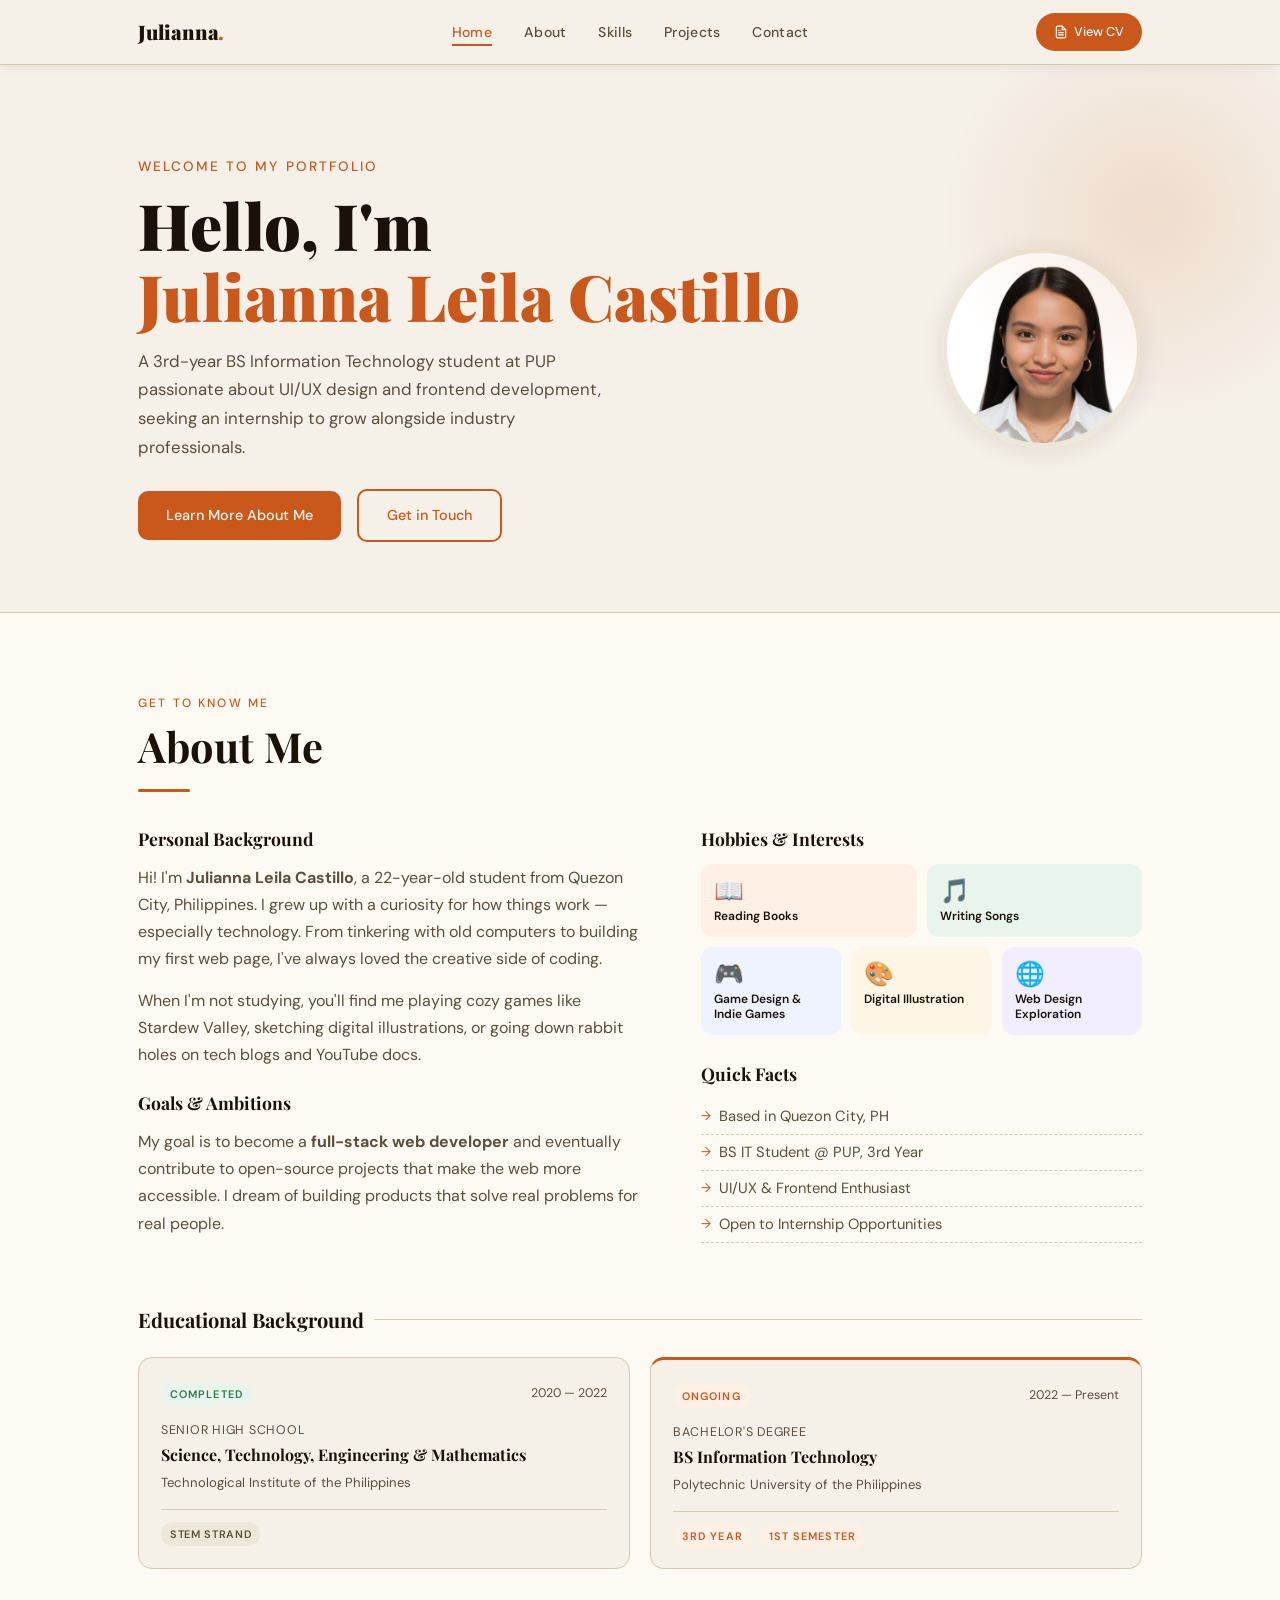
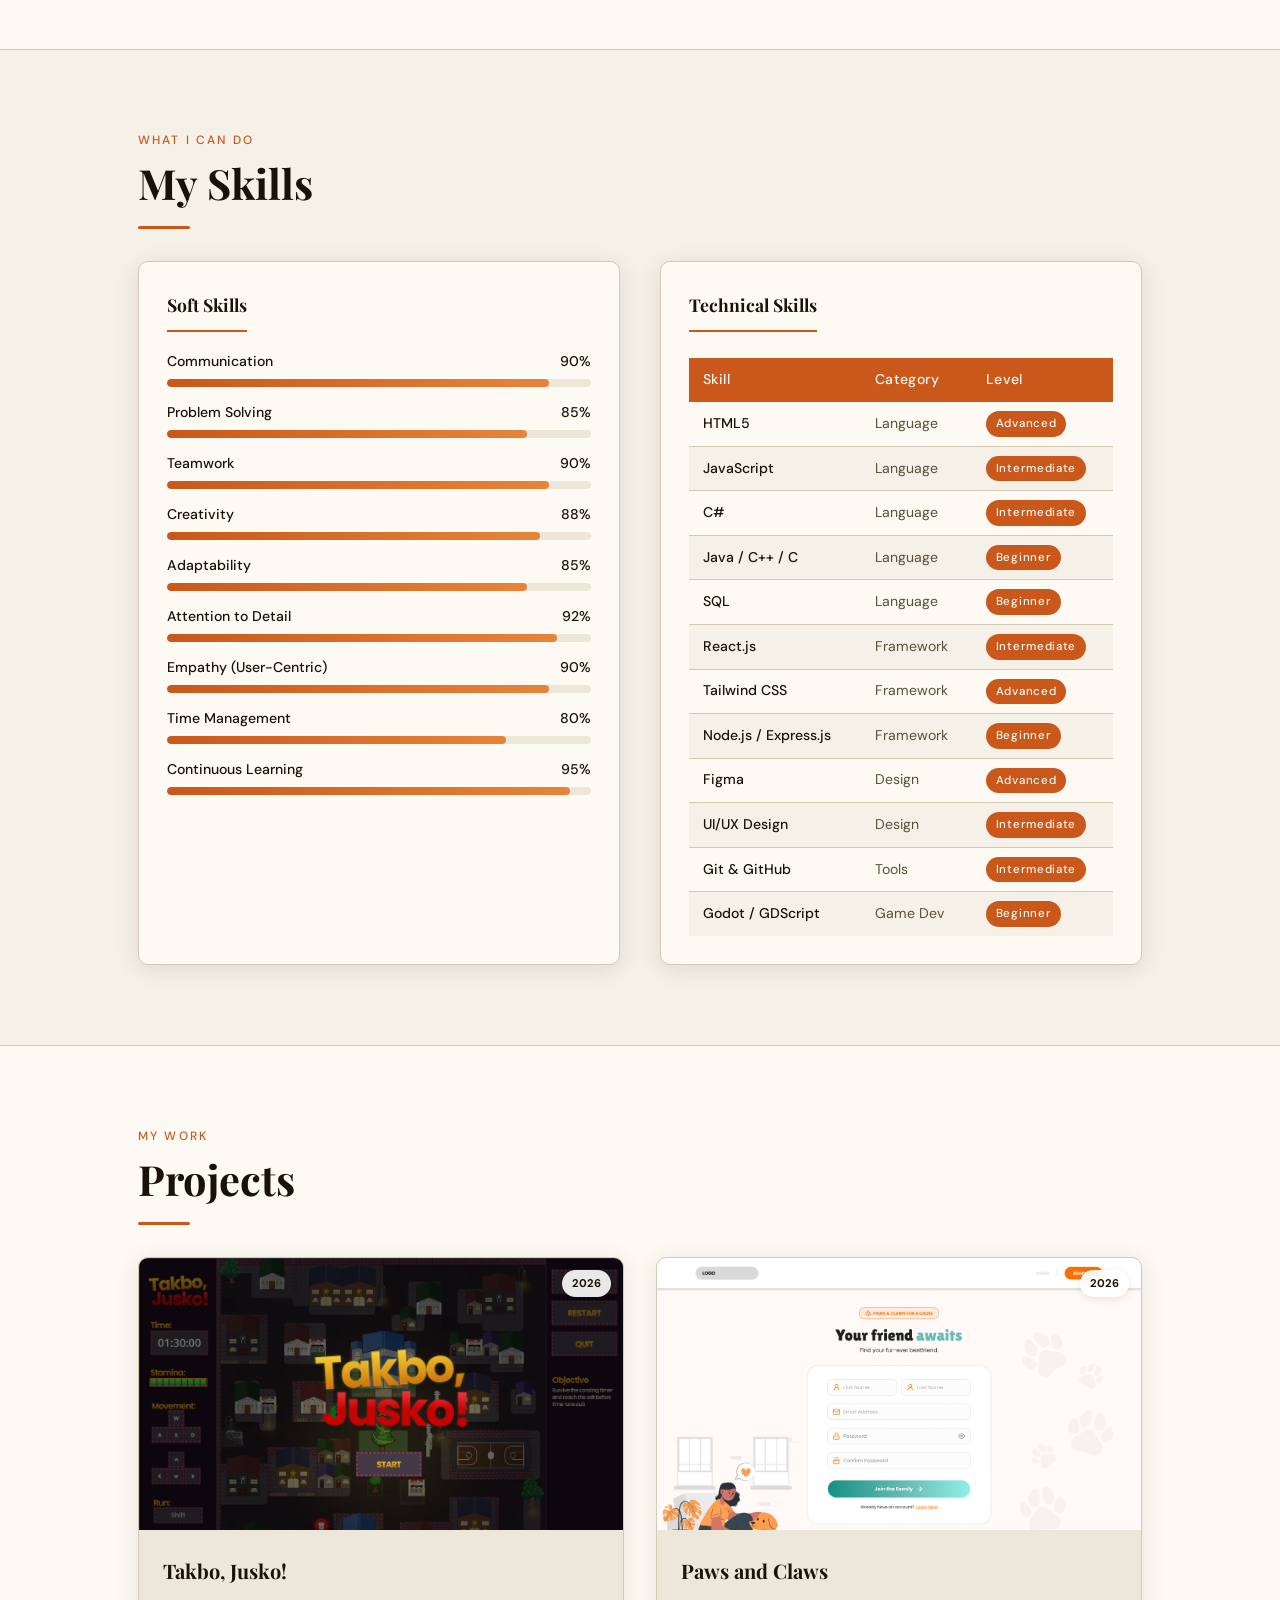
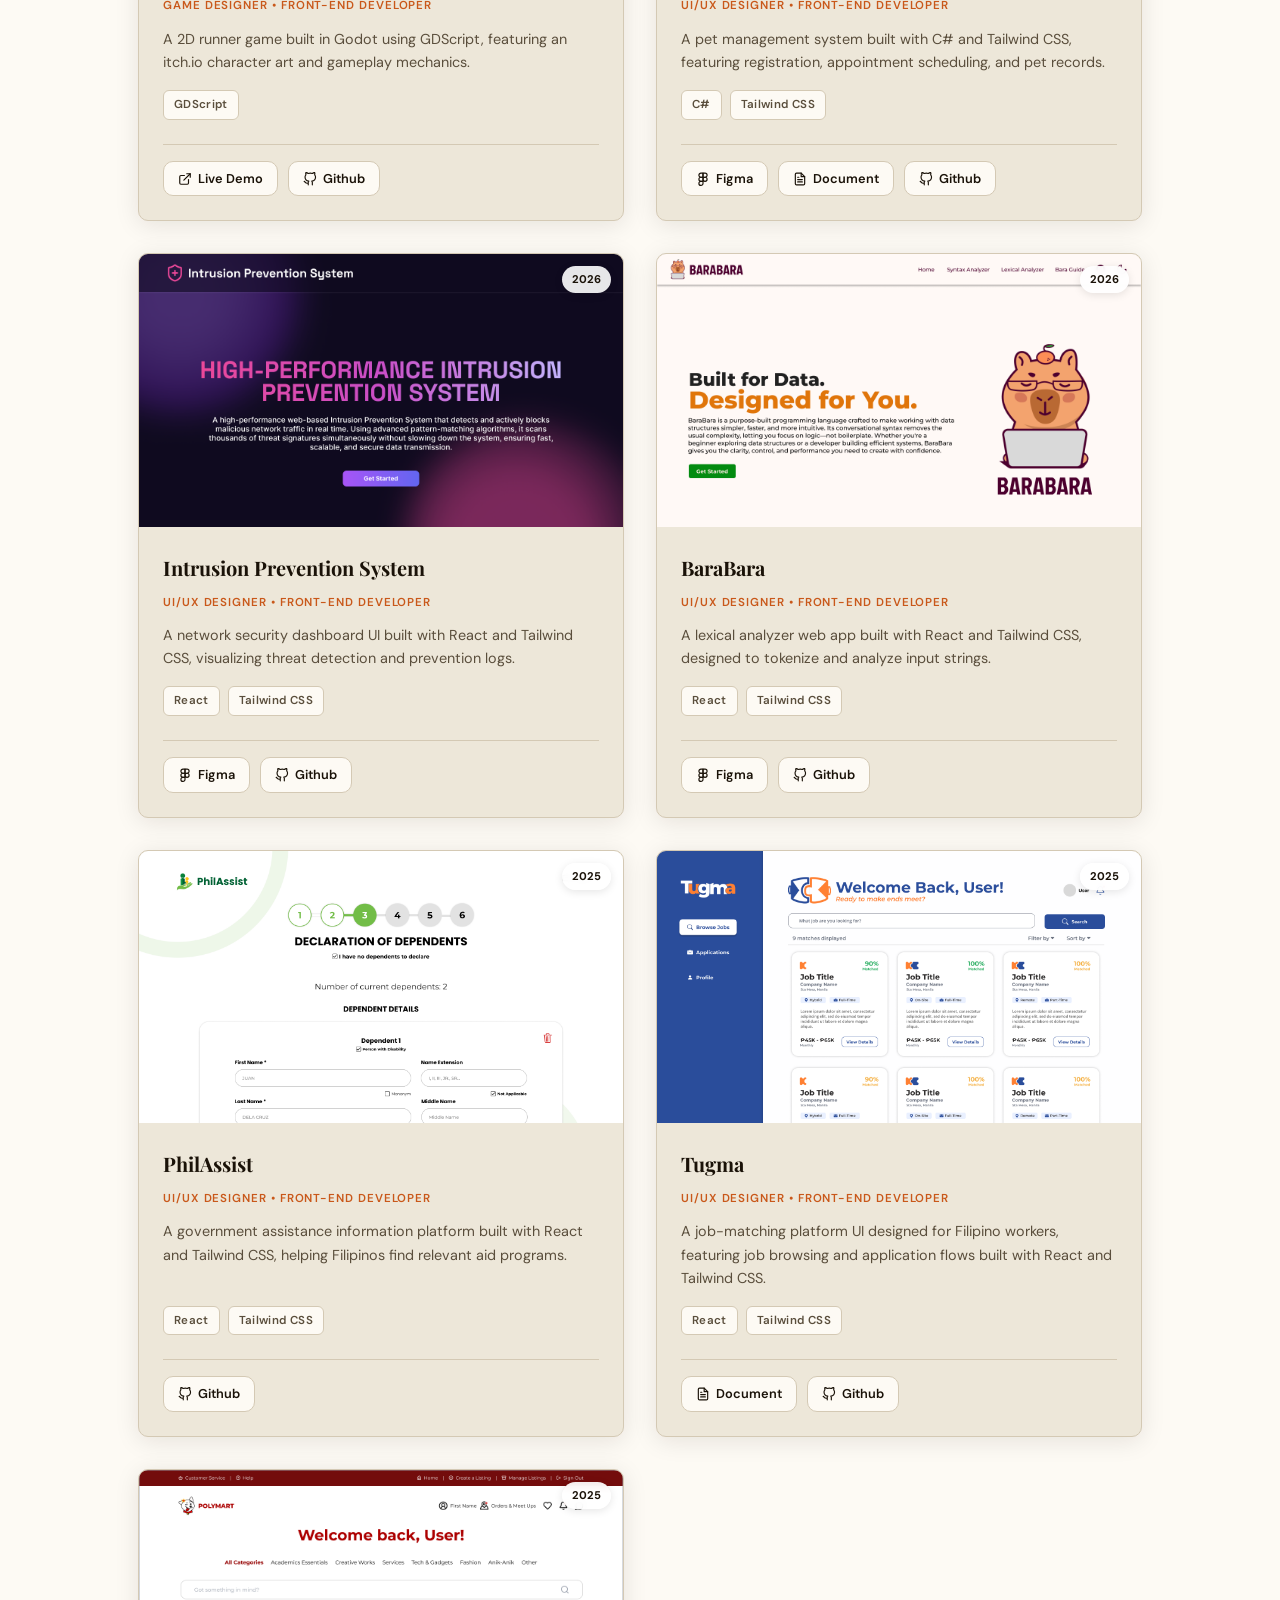
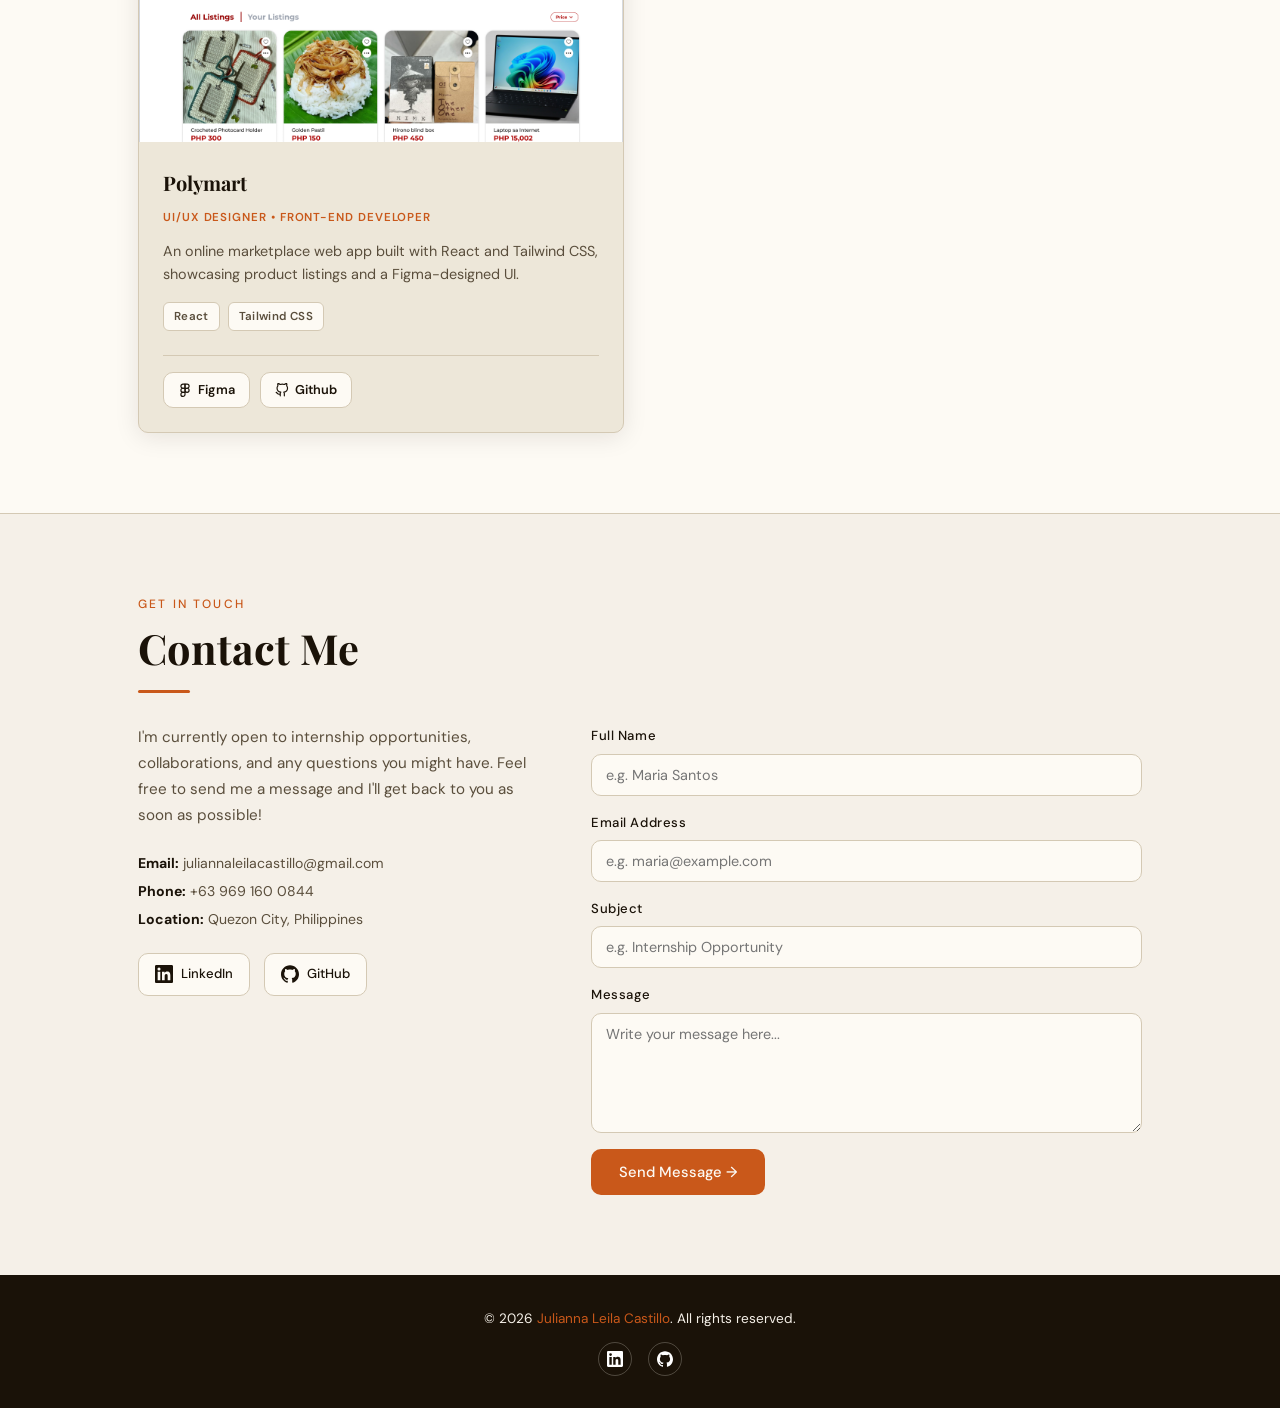
==== index.html @ 75b07b91 "fix: portfolio to index for deployment" ====
<!doctype html>
<html lang="en">
  <head>
    <meta charset="UTF-8" />
    <meta name="viewport" content="width=device-width, initial-scale=1.0" />
    <title>Julianna Leila Castillo — Portfolio</title>
    <link
      rel="icon"
      type="image/svg+xml"
      href="data:image/svg+xml,<svg xmlns='http://www.w3.org/2000/svg' viewBox='0 0 100 100'><circle cx='50' cy='50' r='20' fill='%23c9581a'/></svg>"
    />
    <link
      href="https://fonts.googleapis.com/css2?family=Playfair+Display:wght@400;700;900&family=DM+Sans:ital,wght@0,300;0,400;0,500;1,300&display=swap"
      rel="stylesheet"
    />
    <link rel="stylesheet" href="style.css" />
  </head>
  <body>
    <!-- Navigation -->
    <header>
      <nav>
        <div class="nav-logo">Julianna<span>.</span></div>
        <ul>
          <li><a href="#home">Home</a></li>
          <li><a href="#about">About</a></li>
          <li><a href="#skills">Skills</a></li>
          <li><a href="#projects">Projects</a></li>
          <li><a href="#contact">Contact</a></li>
        </ul>
        <a
          href="https://drive.google.com/file/d/1ddliahu2bk3LCV16E9T9Vh_AIr3zeQ2Z/view?usp=drive_link"
          target="_blank"
          rel="noopener"
          class="btn-cv"
        >
          <svg
            viewBox="0 0 24 24"
            fill="none"
            stroke="currentColor"
            stroke-width="2"
            stroke-linecap="round"
            stroke-linejoin="round"
          >
            <path
              d="M14 2H6a2 2 0 0 0-2 2v16a2 2 0 0 0 2 2h12a2 2 0 0 0 2-2V8z"
            />
            <polyline points="14 2 14 8 20 8" />
            <line x1="16" y1="13" x2="8" y2="13" />
            <line x1="16" y1="17" x2="8" y2="17" />
            <polyline points="10 9 9 9 8 9" />
          </svg>
          View CV
        </a>
      </nav>
    </header>

    <!-- Home -->
    <section id="home">
      <div class="container">
        <div class="hero-inner">
          <div class="hero-text">
            <p class="greeting">Welcome to My Portfolio</p>
            <h1>Hello, I'm<br /><em>Julianna Leila Castillo</em></h1>
            <p class="tagline">
              A 3rd-year BS Information Technology student at PUP passionate
              about UI/UX design and frontend development, seeking an internship
              to grow alongside industry professionals.
            </p>
            <a href="#about" class="btn btn-primary">Learn More About Me</a>
            <a href="#contact" class="btn btn-outline">Get in Touch</a>
          </div>
          <figure class="hero-photo">
            <img
              src="photos/Profile.jpeg"
              alt="Profile picture of Julianna Leila Castillo"
            />
          </figure>
        </div>
      </div>
    </section>

    <!-- About Me -->
    <section id="about">
      <div class="container">
        <p class="section-label">Get to Know Me</p>
        <h2 class="section-title">About Me</h2>
        <div class="divider"></div>

        <!-- Row 1: Personal bio + Hobbies/Facts -->
        <div class="about-top">
          <div class="about-text">
            <h3>Personal Background</h3>
            <p>
              Hi! I'm <strong>Julianna Leila Castillo</strong>, a 22-year-old
              student from Quezon City, Philippines. I grew up with a curiosity
              for how things work — especially technology. From tinkering with
              old computers to building my first web page, I've always loved the
              creative side of coding.
            </p>
            <p>
              When I'm not studying, you'll find me playing cozy games like
              Stardew Valley, sketching digital illustrations, or going down
              rabbit holes on tech blogs and YouTube docs.
            </p>

            <h3>Goals &amp; Ambitions</h3>
            <p>
              My goal is to become a
              <strong>full-stack web developer</strong> and eventually
              contribute to open-source projects that make the web more
              accessible. I dream of building products that solve real problems
              for real people.
            </p>
          </div>

          <div class="about-meta">
            <h3>Hobbies &amp; Interests</h3>
            <div class="hobby-grid">
              <div class="hobby-tile span3 c1">
                <span class="h-icon">📖</span>
                <span class="h-label">Reading Books</span>
              </div>
              <div class="hobby-tile span3 c2">
                <span class="h-icon">🎵</span>
                <span class="h-label">Writing Songs</span>
              </div>
              <div class="hobby-tile span2 c3">
                <span class="h-icon">🎮</span>
                <span class="h-label">Game Design &amp; Indie Games</span>
              </div>
              <div class="hobby-tile span2 c4">
                <span class="h-icon">🎨</span>
                <span class="h-label">Digital Illustration</span>
              </div>
              <div class="hobby-tile span2 c5">
                <span class="h-icon">🌐</span>
                <span class="h-label">Web Design Exploration</span>
              </div>
            </div>

            <h3>Quick Facts</h3>
            <ul>
              <li>Based in Quezon City, PH</li>
              <li>BS IT Student @ PUP, 3rd Year</li>
              <li>UI/UX &amp; Frontend Enthusiast</li>
              <li>Open to Internship Opportunities</li>
            </ul>
          </div>
        </div>

        <!-- Row 2: Education Cards -->
        <p class="edu-heading">Educational Background</p>
        <div class="edu-cards edu-cards--two">
          <div class="edu-card">
            <div class="edu-card-header">
              <span class="edu-card-tag tag-done">Completed</span>
              <span class="edu-year-inline">2020 — 2022</span>
            </div>
            <p class="edu-level">Senior High School</p>
            <h4>Science, Technology, Engineering &amp; Mathematics</h4>
            <p class="edu-school">Technological Institute of the Philippines</p>
            <div class="edu-card-footer-tags">
              <span class="edu-strand-tag">STEM Strand</span>
            </div>
          </div>

          <div class="edu-card edu-card--featured">
            <div class="edu-card-header">
              <span class="edu-card-tag tag-ongoing">Ongoing</span>
              <span class="edu-year-inline">2022 — Present</span>
            </div>
            <p class="edu-level">Bachelor's Degree</p>
            <h4>BS Information Technology</h4>
            <p class="edu-school">Polytechnic University of the Philippines</p>
            <div class="edu-card-footer-tags">
              <span class="edu-card-tag tag-ongoing">3rd Year</span>
              <span class="edu-card-tag tag-ongoing">1st Semester</span>
            </div>
          </div>
        </div>
      </div>
    </section>

    <!-- Skills -->
    <section id="skills">
      <div class="container">
        <p class="section-label">What I Can Do</p>
        <h2 class="section-title">My Skills</h2>
        <div class="divider"></div>

        <div class="skills-layout">
          <!-- Progress Bars (Soft Skills) -->
          <div class="skill-card">
            <h3>Soft Skills</h3>
            <ul style="list-style: none; padding: 0">
              <li class="skill-item">
                <label><span>Communication</span><span>90%</span></label>
                <div class="skill-bar">
                  <div class="skill-fill" style="width: 90%"></div>
                </div>
              </li>
              <li class="skill-item">
                <label><span>Problem Solving</span><span>85%</span></label>
                <div class="skill-bar">
                  <div class="skill-fill" style="width: 85%"></div>
                </div>
              </li>
              <li class="skill-item">
                <label><span>Teamwork</span><span>90%</span></label>
                <div class="skill-bar">
                  <div class="skill-fill" style="width: 90%"></div>
                </div>
              </li>
              <li class="skill-item">
                <label><span>Creativity</span><span>88%</span></label>
                <div class="skill-bar">
                  <div class="skill-fill" style="width: 88%"></div>
                </div>
              </li>
              <li class="skill-item">
                <label><span>Adaptability</span><span>85%</span></label>
                <div class="skill-bar">
                  <div class="skill-fill" style="width: 85%"></div>
                </div>
              </li>
              <li class="skill-item">
                <label><span>Attention to Detail</span><span>92%</span></label>
                <div class="skill-bar">
                  <div class="skill-fill" style="width: 92%"></div>
                </div>
              </li>
              <li class="skill-item">
                <label
                  ><span>Empathy (User-Centric)</span><span>90%</span></label
                >
                <div class="skill-bar">
                  <div class="skill-fill" style="width: 90%"></div>
                </div>
              </li>
              <li class="skill-item">
                <label><span>Time Management</span><span>80%</span></label>
                <div class="skill-bar">
                  <div class="skill-fill" style="width: 80%"></div>
                </div>
              </li>
              <li class="skill-item">
                <label><span>Continuous Learning</span><span>95%</span></label>
                <div class="skill-bar">
                  <div class="skill-fill" style="width: 95%"></div>
                </div>
              </li>
            </ul>
          </div>

          <!-- Skill Summary Table (Technical Skills) -->
          <div class="skill-card">
            <h3>Technical Skills</h3>
            <div class="skills-table-wrap">
              <table>
                <thead>
                  <tr>
                    <th>Skill</th>
                    <th>Category</th>
                    <th>Level</th>
                  </tr>
                </thead>
                <tbody>
                  <tr>
                    <td>HTML5</td>
                    <td>Language</td>
                    <td><span class="badge">Advanced</span></td>
                  </tr>
                  <tr>
                    <td>JavaScript</td>
                    <td>Language</td>
                    <td><span class="badge">Intermediate</span></td>
                  </tr>
                  <tr>
                    <td>C#</td>
                    <td>Language</td>
                    <td><span class="badge">Intermediate</span></td>
                  </tr>
                  <tr>
                    <td>Java / C++ / C</td>
                    <td>Language</td>
                    <td><span class="badge">Beginner</span></td>
                  </tr>
                  <tr>
                    <td>SQL</td>
                    <td>Language</td>
                    <td><span class="badge">Beginner</span></td>
                  </tr>
                  <tr>
                    <td>React.js</td>
                    <td>Framework</td>
                    <td><span class="badge">Intermediate</span></td>
                  </tr>
                  <tr>
                    <td>Tailwind CSS</td>
                    <td>Framework</td>
                    <td><span class="badge">Advanced</span></td>
                  </tr>
                  <tr>
                    <td>Node.js / Express.js</td>
                    <td>Framework</td>
                    <td><span class="badge">Beginner</span></td>
                  </tr>
                  <tr>
                    <td>Figma</td>
                    <td>Design</td>
                    <td><span class="badge">Advanced</span></td>
                  </tr>
                  <tr>
                    <td>UI/UX Design</td>
                    <td>Design</td>
                    <td><span class="badge">Intermediate</span></td>
                  </tr>
                  <tr>
                    <td>Git & GitHub</td>
                    <td>Tools</td>
                    <td><span class="badge">Intermediate</span></td>
                  </tr>
                  <tr>
                    <td>Godot / GDScript</td>
                    <td>Game Dev</td>
                    <td><span class="badge">Beginner</span></td>
                  </tr>
                </tbody>
              </table>
            </div>
          </div>
        </div>
      </div>
    </section>

    <!-- Projects -->
    <section id="projects">
      <div class="container">
        <p class="section-label">My Work</p>
        <h2 class="section-title">Projects</h2>
        <div class="divider"></div>

        <div class="gallery" data-project-gallery></div>
      </div>
    </section>

    <section id="contact">
      <div class="container">
        <p class="section-label">Get in touch</p>
        <h2 class="section-title">Contact Me</h2>
        <div class="divider"></div>

        <div class="contact-wrap">
          <div class="contact-info">
            <p>
              I'm currently open to internship opportunities, collaborations,
              and any questions you might have. Feel free to send me a message
              and I'll get back to you as soon as possible!
            </p>
            <address>
              <strong>Email:</strong> juliannaleilacastillo@gmail.com<br />
              <strong>Phone:</strong> +63 969 160 0844<br />
              <strong>Location:</strong> Quezon City, Philippines<br />
            </address>

            <div class="social-links">
              <!-- LinkedIn -->
              <a
                href="#"
                data-social-link="linkedin"
                target="_blank"
                rel="noopener"
                class="social-link"
              >
                <svg viewBox="0 0 24 24" xmlns="http://www.w3.org/2000/svg">
                  <path
                    fill="currentColor"
                    d="M20.447 20.452h-3.554v-5.569c0-1.328-.027-3.037-1.852-3.037-1.853 0-2.136 1.445-2.136 2.939v5.667H9.351V9h3.414v1.561h.046c.477-.9 1.637-1.85 3.37-1.85 3.601 0 4.267 2.37 4.267 5.455v6.286zM5.337 7.433a2.062 2.062 0 0 1-2.063-2.065 2.064 2.064 0 1 1 2.063 2.065zm1.782 13.019H3.555V9h3.564v11.452zM22.225 0H1.771C.792 0 0 .774 0 1.729v20.542C0 23.227.792 24 1.771 24h20.451C23.2 24 24 23.227 24 22.271V1.729C24 .774 23.2 0 22.222 0h.003z"
                  />
                </svg>
                LinkedIn
              </a>
              <!-- GitHub -->
              <a
                href="#"
                data-social-link="github"
                target="_blank"
                rel="noopener"
                class="social-link"
              >
                <svg viewBox="0 0 24 24" xmlns="http://www.w3.org/2000/svg">
                  <path
                    fill="currentColor"
                    d="M12 .297c-6.63 0-12 5.373-12 12 0 5.303 3.438 9.8 8.205 11.385.6.113.82-.258.82-.577 0-.285-.01-1.04-.015-2.04-3.338.724-4.042-1.61-4.042-1.61C4.422 18.07 3.633 17.7 3.633 17.7c-1.087-.744.084-.729.084-.729 1.205.084 1.838 1.236 1.838 1.236 1.07 1.835 2.809 1.305 3.495.998.108-.776.417-1.305.76-1.605-2.665-.3-5.466-1.332-5.466-5.93 0-1.31.465-2.38 1.235-3.22-.135-.303-.54-1.523.105-3.176 0 0 1.005-.322 3.3 1.23.96-.267 1.98-.399 3-.405 1.02.006 2.04.138 3 .405 2.28-1.552 3.285-1.23 3.285-1.23.645 1.653.24 2.873.12 3.176.765.84 1.23 1.91 1.23 3.22 0 4.61-2.805 5.625-5.475 5.92.42.36.81 1.096.81 2.22 0 1.606-.015 2.896-.015 3.286 0 .315.21.69.825.57C20.565 22.092 24 17.592 24 12.297c0-6.627-5.373-12-12-12"
                  />
                </svg>
                GitHub
              </a>
            </div>
          </div>

          <form id="contact-form" onsubmit="handleSubmit(event)">
            <input
              type="hidden"
              name="access_key"
              value="0de1fff9-18b9-4a22-b429-095574ea63cf"
            />
            <input type="hidden" name="from_name" value="Portfolio Bot" />

            <div class="form-group">
              <label for="fname">Full Name</label>
              <input
                type="text"
                id="fname"
                name="name"
                placeholder="e.g. Maria Santos"
                required
              />
            </div>

            <div class="form-group">
              <label for="femail">Email Address</label>
              <input
                type="email"
                id="femail"
                name="email"
                placeholder="e.g. maria@example.com"
                required
              />
            </div>

            <div class="form-group">
              <label for="fsubject">Subject</label>
              <input
                type="text"
                id="fsubject"
                name="subject"
                placeholder="e.g. Internship Opportunity"
                required
              />
            </div>

            <div class="form-group">
              <label for="fmessage">Message</label>
              <textarea
                id="fmessage"
                name="message"
                placeholder="Write your message here..."
                required
              ></textarea>
            </div>

            <button type="submit" class="btn-submit">Send Message →</button>
          </form>
        </div>
      </div>
    </section>

    <footer>
      <p>
        &copy; 2026 <span>Julianna Leila Castillo</span>. All rights reserved.
      </p>
      <div class="footer-socials">
        <a
          href="#"
          data-social-link="linkedin"
          target="_blank"
          rel="noopener"
          class="footer-social-icon"
          aria-label="LinkedIn"
        >
          <svg viewBox="0 0 24 24" fill="white">
            <path
              d="M20.447 20.452h-3.554v-5.569c0-1.328-.027-3.037-1.852-3.037-1.853 0-2.136 1.445-2.136 2.939v5.667H9.351V9h3.414v1.561h.046c.477-.9 1.637-1.85 3.37-1.85 3.601 0 4.267 2.37 4.267 5.455v6.286zM5.337 7.433a2.062 2.062 0 0 1-2.063-2.065 2.064 2.064 0 1 1 2.063 2.065zm1.782 13.019H3.555V9h3.564v11.452zM22.225 0H1.771C.792 0 0 .774 0 1.729v20.542C0 23.227.792 24 1.771 24h20.451C23.2 24 24 23.227 24 22.271V1.729C24 .774 23.2 0 22.222 0h.003z"
            />
          </svg>
        </a>
        <a
          href="#"
          data-social-link="github"
          target="_blank"
          rel="noopener"
          class="footer-social-icon"
          aria-label="GitHub"
        >
          <svg viewBox="0 0 24 24" fill="white">
            <path
              d="M12 .297c-6.63 0-12 5.373-12 12 0 5.303 3.438 9.8 8.205 11.385.6.113.82-.258.82-.577 0-.285-.01-1.04-.015-2.04-3.338.724-4.042-1.61-4.042-1.61C4.422 18.07 3.633 17.7 3.633 17.7c-1.087-.744.084-.729.084-.729 1.205.084 1.838 1.236 1.838 1.236 1.07 1.835 2.809 1.305 3.495.998.108-.776.417-1.305.76-1.605-2.665-.3-5.466-1.332-5.466-5.93 0-1.31.465-2.38 1.235-3.22-.135-.303-.54-1.523.105-3.176 0 0 1.005-.322 3.3 1.23.96-.267 1.98-.399 3-.405 1.02.006 2.04.138 3 .405 2.28-1.552 3.285-1.23 3.285-1.23.645 1.653.24 2.873.12 3.176.765.84 1.23 1.91 1.23 3.22 0 4.61-2.805 5.625-5.475 5.92.42.36.81 1.096.81 2.22 0 1.606-.015 2.896-.015 3.286 0 .315.21.69.825.57C20.565 22.092 24 17.592 24 12.297c0-6.627-5.373-12-12-12"
            />
          </svg>
        </a>
      </div>
    </footer>

    <script src="script.js"></script>
  </body>
</html>
---- style.css ----
/* ── CSS Variables ─────────────────────────────── */
:root {
  --bg: #f5f0e8;
  --bg-alt: #ede7d9;
  --ink: #1a1208;
  --ink-light: #5a4e3c;
  --accent: #c9581a;
  --accent2: #4a7c5e;
  --white: #fdfaf4;
  --border: #d4c9b4;
  --shadow: 0 4px 24px rgba(26, 18, 8, 0.1);
  --radius: 10px;
  --ff-head: "Playfair Display", Georgia, serif;
  --ff-body: "DM Sans", sans-serif;
}

*,
*::before,
*::after {
  box-sizing: border-box;
  margin: 0;
  padding: 0;
}
html {
  scroll-behavior: smooth;
}
body {
  background: var(--bg);
  color: var(--ink);
  font-family: var(--ff-body);
  font-size: 16px;
  line-height: 1.7;
}
a {
  color: var(--accent);
  text-decoration: none;
  transition: opacity 0.2s;
}
a:hover {
  opacity: 0.75;
}
img {
  max-width: 100%;
  display: block;
}
.container {
  max-width: 1060px;
  margin: 0 auto;
  padding: 0 28px;
}
.section-label {
  font-family: var(--ff-body);
  font-size: 0.75rem;
  font-weight: 500;
  letter-spacing: 0.18em;
  text-transform: uppercase;
  color: var(--accent);
  margin-bottom: 8px;
}
.section-title {
  font-family: var(--ff-head);
  font-size: clamp(1.8rem, 3.5vw, 2.6rem);
  font-weight: 700;
  line-height: 1.2;
  color: var(--ink);
  margin-bottom: 18px;
}
.divider {
  width: 52px;
  height: 3px;
  background: var(--accent);
  border-radius: 2px;
  margin-bottom: 32px;
}
.badge {
  display: inline-block;
  background: var(--accent);
  color: var(--white);
  font-size: 0.72rem;
  font-weight: 500;
  letter-spacing: 0.06em;
  padding: 3px 10px;
  border-radius: 20px;
}
header {
  position: sticky;
  top: 0;
  z-index: 100;
  background: var(--bg);
  border-bottom: 1px solid var(--border);
  box-shadow: 0 2px 12px rgba(26, 18, 8, 0.07);
}
nav {
  display: flex;
  align-items: center;
  justify-content: space-between;
  height: 64px;
  padding: 0 28px;
  max-width: 1060px;
  margin: 0 auto;
}
.nav-logo {
  font-family: var(--ff-head);
  font-size: 1.25rem;
  font-weight: 900;
  color: var(--ink);
  letter-spacing: -0.01em;
}
.nav-logo span {
  color: var(--accent);
}
nav ul {
  display: flex;
  list-style: none;
  gap: 32px;
}
nav ul li a {
  font-size: 0.88rem;
  font-weight: 500;
  color: var(--ink-light);
  letter-spacing: 0.02em;
  padding-bottom: 3px;
  border-bottom: 2px solid transparent;
  transition:
    color 0.2s,
    border-color 0.2s;
}
nav ul li a:hover {
  color: var(--accent);
  border-bottom-color: var(--accent);
  opacity: 1;
}
.btn-cv {
  background: var(--accent);
  color: var(--white);
  font-family: var(--ff-body);
  font-size: 0.8rem;
  font-weight: 500;
  padding: 8px 18px;
  border-radius: 20px;
  border: none;
  text-decoration: none;
  display: inline-flex;
  align-items: center;
  gap: 6px;
  transition:
    background 0.2s,
    transform 0.15s;
}
.btn-cv:hover {
  background: #a84215;
  transform: translateY(-1px);
  opacity: 1;
}
.btn-cv svg {
  width: 14px;
  height: 14px;
}
#home {
  padding: 90px 0 70px;
  position: relative;
  overflow: hidden;
}
#home::before {
  content: "";
  position: absolute;
  top: -60px;
  right: -80px;
  width: 420px;
  height: 420px;
  border-radius: 50%;
  background: radial-gradient(
    circle,
    rgba(201, 88, 26, 0.13) 0%,
    transparent 70%
  );
  pointer-events: none;
}
.hero-inner {
  display: grid;
  grid-template-columns: 1fr auto;
  gap: 48px;
  align-items: center;
}
.hero-text .greeting {
  font-family: var(--ff-body);
  font-size: 0.85rem;
  font-weight: 500;
  letter-spacing: 0.15em;
  text-transform: uppercase;
  color: var(--accent);
  margin-bottom: 12px;
}
.hero-text h1 {
  font-family: var(--ff-head);
  font-size: clamp(2.4rem, 5vw, 4rem);
  font-weight: 900;
  line-height: 1.1;
  color: var(--ink);
  margin-bottom: 16px;
}
.hero-text h1 em {
  font-style: normal;
  color: var(--accent);
}
.hero-text .tagline {
  font-size: 1.05rem;
  color: var(--ink-light);
  margin-bottom: 28px;
  max-width: 480px;
}
.btn {
  display: inline-block;
  padding: 12px 28px;
  border-radius: var(--radius);
  font-weight: 500;
  font-size: 0.9rem;
  transition:
    transform 0.15s,
    box-shadow 0.15s;
}
.btn:hover {
  transform: translateY(-2px);
  box-shadow: var(--shadow);
  opacity: 1;
}
.btn-primary {
  background: var(--accent);
  color: var(--white);
}
.btn-outline {
  background: transparent;
  border: 2px solid var(--accent);
  color: var(--accent);
  margin-left: 12px;
}
.hero-photo {
  width: 200px;
  height: 200px;
  border-radius: 50%;
  overflow: hidden;
  border: 5px solid var(--bg-alt);
  box-shadow: var(--shadow);
  flex-shrink: 0;
}
.hero-photo img {
  width: 100%;
  height: 100%;
  object-fit: cover;
}
#about {
  background: var(--white);
  padding: 80px 0;
  border-top: 1px solid var(--border);
  border-bottom: 1px solid var(--border);
}
.about-top {
  display: grid;
  grid-template-columns: 1.15fr 1fr;
  gap: 56px;
  align-items: start;
  margin-bottom: 52px;
}
.about-text p {
  color: var(--ink-light);
  margin-bottom: 14px;
}
.about-text h3 {
  font-family: var(--ff-head);
  font-size: 1.1rem;
  font-weight: 700;
  color: var(--ink);
  margin: 20px 0 10px;
}
.about-text h3:first-child {
  margin-top: 0;
}
.about-meta h3 {
  font-family: var(--ff-head);
  font-size: 1.1rem;
  font-weight: 700;
  color: var(--ink);
  margin: 24px 0 10px;
}
.about-meta h3:first-child {
  margin-top: 0;
}
.about-meta ul {
  list-style: none;
  padding: 0;
}
.about-meta ul li {
  color: var(--ink-light);
  font-size: 0.92rem;
  padding: 5px 0;
  border-bottom: 1px dashed var(--border);
  display: flex;
  align-items: center;
  gap: 8px;
}
.about-meta ul li::before {
  content: "→";
  color: var(--accent);
  font-size: 0.8rem;
}
.hobby-grid {
  display: grid;
  grid-template-columns: repeat(6, 1fr);
  grid-template-rows: auto auto;
  gap: 10px;
  margin-top: 2px;
}
.hobby-tile {
  border-radius: 12px;
  padding: 14px 12px 12px;
  display: flex;
  flex-direction: column;
  align-items: flex-start;
  gap: 6px;
  border: 1.5px solid transparent;
  cursor: default;
  transition:
    transform 0.18s,
    box-shadow 0.18s,
    border-color 0.18s;
}
.hobby-tile:hover {
  transform: translateY(-3px) scale(1.02);
  box-shadow: 0 8px 22px rgba(26, 18, 8, 0.11);
  border-color: rgba(26, 18, 8, 0.1);
}
.hobby-tile .h-icon {
  font-size: 1.5rem;
  line-height: 1;
}
.hobby-tile .h-label {
  font-size: 0.75rem;
  font-weight: 600;
  color: var(--ink);
  line-height: 1.25;
}
.hobby-tile.span2 {
  grid-column: span 2;
}
.hobby-tile.span3 {
  grid-column: span 3;
}
.hobby-tile.c1 {
  background: #fff0e6;
}
.hobby-tile.c2 {
  background: #e8f4ec;
}
.hobby-tile.c3 {
  background: #eef3ff;
}
.hobby-tile.c4 {
  background: #fdf5e6;
}
.hobby-tile.c5 {
  background: #f2eeff;
}
.hobby-tile.c6 {
  background: #e6f7f7;
}
.edu-heading {
  font-family: var(--ff-head);
  font-size: 1.25rem;
  font-weight: 700;
  color: var(--ink);
  margin-bottom: 20px;
  display: flex;
  align-items: center;
  gap: 10px;
}
.edu-heading::after {
  content: "";
  flex: 1;
  height: 1px;
  background: var(--border);
}
.edu-cards {
  display: grid;
  grid-template-columns: repeat(2, 1fr);
  gap: 20px;
  position: relative;
}
.edu-cards::before {
  display: none;
}
.edu-card {
  background: var(--bg);
  border: 1.5px solid var(--border);
  border-radius: 14px;
  padding: 24px 22px 20px;
  position: relative;
  transition:
    transform 0.2s,
    box-shadow 0.2s,
    border-color 0.2s;
}
.edu-card:hover {
  transform: translateY(-4px);
  box-shadow: 0 10px 32px rgba(26, 18, 8, 0.12);
  border-color: var(--accent);
}
.edu-card--featured {
  border-top: 3px solid var(--accent);
}
.edu-card-header {
  display: flex;
  align-items: center;
  justify-content: space-between;
  margin-bottom: 14px;
}
.edu-year-inline {
  font-size: 0.78rem;
  color: var(--ink-light);
}
.edu-level {
  font-size: 0.78rem;
  color: var(--ink-light);
  margin-bottom: 4px;
  text-transform: uppercase;
  letter-spacing: 0.06em;
}
.edu-card-tag {
  font-size: 0.68rem;
  font-weight: 600;
  letter-spacing: 0.1em;
  text-transform: uppercase;
  padding: 3px 9px;
  border-radius: 20px;
  display: inline-block;
}
.tag-ongoing {
  background: #fff0e6;
  color: var(--accent);
}
.tag-done {
  background: #e8f4ec;
  color: #2d7a4a;
}
.edu-card h4 {
  font-family: var(--ff-head);
  font-size: 1rem;
  font-weight: 700;
  color: var(--ink);
  margin-bottom: 6px;
  line-height: 1.3;
}
.edu-card .edu-school {
  font-size: 0.82rem;
  color: var(--ink-light);
  margin-bottom: 14px;
}
.edu-card-footer-tags {
  border-top: 1px solid var(--border);
  padding-top: 12px;
  display: flex;
  gap: 8px;
  flex-wrap: wrap;
}
.edu-strand-tag {
  font-size: 0.68rem;
  font-weight: 600;
  letter-spacing: 0.06em;
  text-transform: uppercase;
  padding: 3px 9px;
  border-radius: 20px;
  background: var(--bg-alt);
  color: var(--ink-light);
  display: inline-block;
}
#skills {
  padding: 80px 0;
}
.skills-layout {
  display: grid;
  grid-template-columns: 1fr 1fr; /* Back to side-by-side */
  gap: 40px;
  margin-top: 10px;
}
.skill-card {
  background: var(--white);
  border: 1px solid var(--border);
  border-radius: var(--radius);
  padding: 28px;
  box-shadow: var(--shadow);
}
.skill-card h3 {
  font-family: var(--ff-head);
  font-size: 1.1rem;
  font-weight: 700;
  color: var(--ink);
  margin-bottom: 18px;
  padding-bottom: 10px;
  border-bottom: 2px solid var(--accent);
  display: inline-block;
}
.skill-item {
  margin-bottom: 14px;
}
.skill-item label {
  display: flex;
  justify-content: space-between;
  font-size: 0.88rem;
  font-weight: 500;
  color: var(--ink);
  margin-bottom: 5px;
}
.skill-bar {
  background: var(--bg-alt);
  border-radius: 20px;
  height: 8px;
  overflow: hidden;
}
.skill-fill {
  height: 100%;
  background: linear-gradient(90deg, var(--accent), #e8843a);
  border-radius: 20px;
  transition: width 1s ease;
}
.skills-table-wrap {
  overflow-x: auto;
  margin-top: 8px;
}
table {
  width: 100%;
  border-collapse: collapse;
  font-size: 0.88rem;
}
thead tr {
  background: var(--accent);
  color: var(--white);
}
thead th {
  padding: 10px 14px;
  text-align: left;
  font-weight: 500;
  letter-spacing: 0.03em;
}
tbody tr {
  border-bottom: 1px solid var(--border);
}
tbody tr:last-child {
  border-bottom: none;
}
tbody tr:nth-child(even) {
  background: var(--bg);
}
tbody td {
  padding: 9px 14px;
  color: var(--ink-light);
}
tbody td:first-child {
  color: var(--ink);
  font-weight: 500;
}

/* ── PROJECTS — Portrait Gallery ── */
#projects {
  background: var(--white);
  padding: 80px 0;
  border-top: 1px solid var(--border);
  border-bottom: 1px solid var(--border);
}
.gallery {
  display: grid;
  grid-template-columns: repeat(2, 1fr);
  gap: 32px;
  align-items: stretch;
}
.gallery-card.portrait-card {
  display: flex;
  flex-direction: column;
  border-radius: var(--radius);
  overflow: hidden;
  background: var(--bg-alt);
  border: 1px solid var(--border);
  box-shadow: var(--shadow);
  transition:
    transform 0.2s,
    box-shadow 0.2s;
  text-decoration: none;
  color: inherit;
}
.gallery-card.portrait-card:hover {
  transform: translateY(-2px);
  box-shadow: 0 12px 36px rgba(26, 18, 8, 0.14);
}

.gallery-card-image {
  position: relative;
  width: 100%;
  aspect-ratio: 16 / 9;
  flex-shrink: 0;
  background: var(--border);
  overflow: hidden;
}
.gallery-card-image img {
  width: 100%;
  height: 100%;
  object-fit: cover;
  object-position: top;
  display: block;
  transition: transform 0.5s ease;
}

.gallery-card.portrait-card:hover .gallery-card-image img {
  transform: scale(1.05);
}

.project-year-badge {
  position: absolute;
  top: 12px;
  right: 12px;
  background: rgba(255, 255, 255, 0.9);
  color: var(--ink);
  font-size: 0.7rem;
  font-weight: 700;
  padding: 4px 10px;
  border-radius: 20px;
  box-shadow: 0 2px 8px rgba(0, 0, 0, 0.1);
  backdrop-filter: blur(4px);
  z-index: 2;
}

.project-media-badge {
  position: absolute;
  bottom: 12px;
  right: 12px;
  background: rgba(26, 18, 8, 0.65);
  color: #fff;
  font-size: 0.68rem;
  font-weight: 600;
  letter-spacing: 0.05em;
  padding: 4px 10px;
  border-radius: 20px;
  backdrop-filter: blur(4px);
  z-index: 2;
}

.gallery-card-content {
  padding: 24px;
  display: flex;
  flex-direction: column;
  flex: 1; /* Allows content to push footer down */
}
.project-heading {
  margin-bottom: 12px;
}
.project-heading h4 {
  font-family: var(--ff-head);
  font-size: 1.25rem;
  font-weight: 700;
  color: var(--ink);
  margin-bottom: 8px;
}
.project-role-pills {
  display: flex;
  flex-wrap: wrap;
  gap: 8px;
}
.project-role-pill {
  font-size: 0.72rem;
  font-weight: 600;
  letter-spacing: 0.08em;
  text-transform: uppercase;
  color: var(--accent);
}

.project-description {
  font-size: 0.9rem;
  color: var(--ink-light);
  line-height: 1.6;
  margin-bottom: 16px;
  flex: 1;
}

.project-languages {
  display: flex;
  flex-wrap: wrap;
  gap: 8px;
  margin-bottom: 24px;
}

.project-language-pill {
  font-size: 0.72rem;
  font-weight: 600;
  color: var(--ink-light);
  background: var(--white);
  border: 1px solid var(--border);
  padding: 4px 10px;
  border-radius: 6px;
  letter-spacing: 0.03em;
}

.gallery-card-footer {
  border-top: 1px solid var(--border);
  padding-top: 16px;
  display: flex;
  align-items: center;
  flex-wrap: wrap;
  gap: 10px;
}
.card-link-btn {
  display: inline-flex;
  align-items: center;
  gap: 6px;
  padding: 6px 14px;
  font-size: 0.8rem;
  font-weight: 600;
  color: var(--ink);
  background: var(--white);
  border: 1px solid var(--border);
  border-radius: var(--radius);
  transition:
    background 0.2s,
    color 0.2s,
    border-color 0.2s;
  text-decoration: none;
}
.card-link-btn:hover {
  background: var(--bg);
  border-color: var(--ink);
  color: var(--ink);
}
.card-link-btn svg {
  width: 14px;
  height: 14px;
}

#contact {
  padding: 80px 0;
}
.contact-wrap {
  display: grid;
  grid-template-columns: 1fr 1.4fr;
  gap: 60px;
  align-items: start;
}
.contact-info p {
  color: var(--ink-light);
  margin-bottom: 20px;
  font-size: 0.95rem;
}
.contact-info address {
  font-style: normal;
  font-size: 0.88rem;
  color: var(--ink-light);
  line-height: 2;
}
.contact-info address strong {
  color: var(--ink);
}
form {
  display: grid;
  gap: 16px;
}
.form-group {
  display: flex;
  flex-direction: column;
  gap: 6px;
}
.form-group label {
  font-size: 0.82rem;
  font-weight: 500;
  letter-spacing: 0.04em;
  color: var(--ink);
}
.form-group input,
.form-group textarea {
  background: var(--white);
  border: 1.5px solid var(--border);
  border-radius: var(--radius);
  padding: 11px 14px;
  font-family: var(--ff-body);
  font-size: 0.9rem;
  color: var(--ink);
  transition:
    border-color 0.2s,
    box-shadow 0.2s;
  outline: none;
}
.form-group input:focus,
.form-group textarea:focus {
  border-color: var(--accent);
  box-shadow: 0 0 0 3px rgba(201, 88, 26, 0.12);
}
textarea {
  resize: vertical;
  min-height: 120px;
}
.btn-submit {
  background: var(--accent);
  color: var(--white);
  border: none;
  border-radius: var(--radius);
  padding: 13px 28px;
  font-family: var(--ff-body);
  font-size: 0.92rem;
  font-weight: 500;
  cursor: pointer;
  transition:
    background 0.2s,
    transform 0.15s;
  justify-self: start;
}
.btn-submit:hover {
  background: #a84215;
  transform: translateY(-2px);
}
footer {
  background: var(--ink);
  color: var(--bg);
  text-align: center;
  padding: 32px 28px;
  font-size: 0.85rem;
}
footer span {
  color: var(--accent);
}
.social-links {
  display: flex;
  gap: 14px;
  margin-top: 20px;
}
.social-link {
  display: inline-flex;
  align-items: center;
  gap: 8px;
  padding: 9px 16px;
  border-radius: var(--radius);
  border: 1.5px solid var(--border);
  background: var(--white);
  color: var(--ink);
  font-size: 0.82rem;
  font-weight: 500;
  transition:
    background 0.2s,
    border-color 0.2s,
    color 0.2s,
    transform 0.15s;
  text-decoration: none;
}
.social-link:hover {
  background: var(--accent);
  border-color: var(--accent);
  color: var(--white);
  transform: translateY(-2px);
  opacity: 1;
}
.social-link:hover svg path,
.social-link:hover svg rect,
.social-link:hover svg circle,
.social-link:hover svg polygon {
  fill: var(--white);
}
.social-link svg {
  width: 18px;
  height: 18px;
  flex-shrink: 0;
}
.footer-socials {
  margin-top: 12px;
  display: flex;
  gap: 16px;
  justify-content: center;
}
.footer-social-icon {
  display: inline-flex;
  align-items: center;
  justify-content: center;
  width: 34px;
  height: 34px;
  border-radius: 50%;
  border: 1px solid rgba(240, 235, 224, 0.25);
  color: var(--bg);
  transition:
    background 0.2s,
    transform 0.15s;
  text-decoration: none;
}
.footer-social-icon:hover {
  background: var(--accent);
  border-color: var(--accent);
  transform: translateY(-2px);
  opacity: 1;
}
.footer-social-icon svg {
  width: 16px;
  height: 16px;
}

/* ── Media Queries ── */
@media (max-width: 760px) {
  .hero-inner {
    grid-template-columns: 1fr;
  }
  .hero-photo {
    margin: 0 auto;
  }
  .about-top,
  .skills-layout,
  .contact-wrap {
    grid-template-columns: 1fr;
  }
  .edu-cards {
    grid-template-columns: 1fr;
  }
  nav ul {
    display: none;
  }

  .gallery {
    grid-template-columns: 1fr;
  }
}
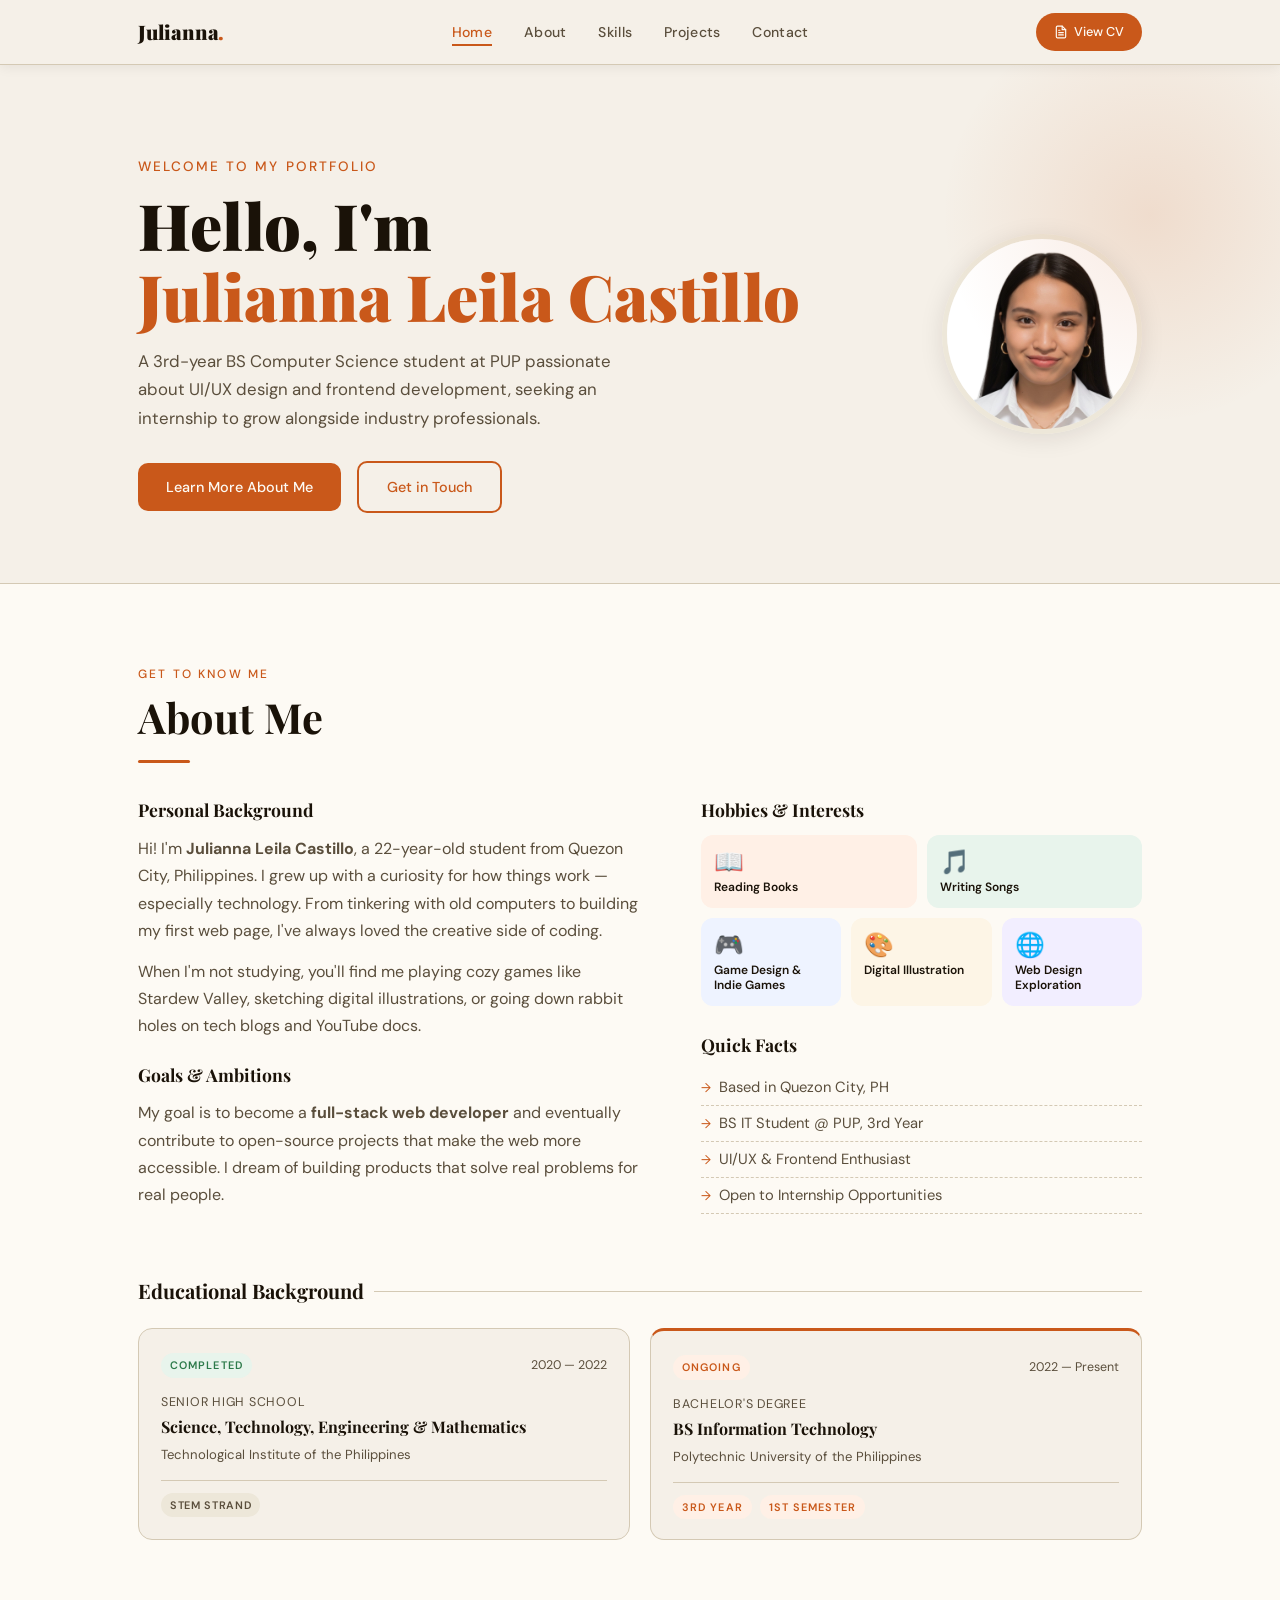
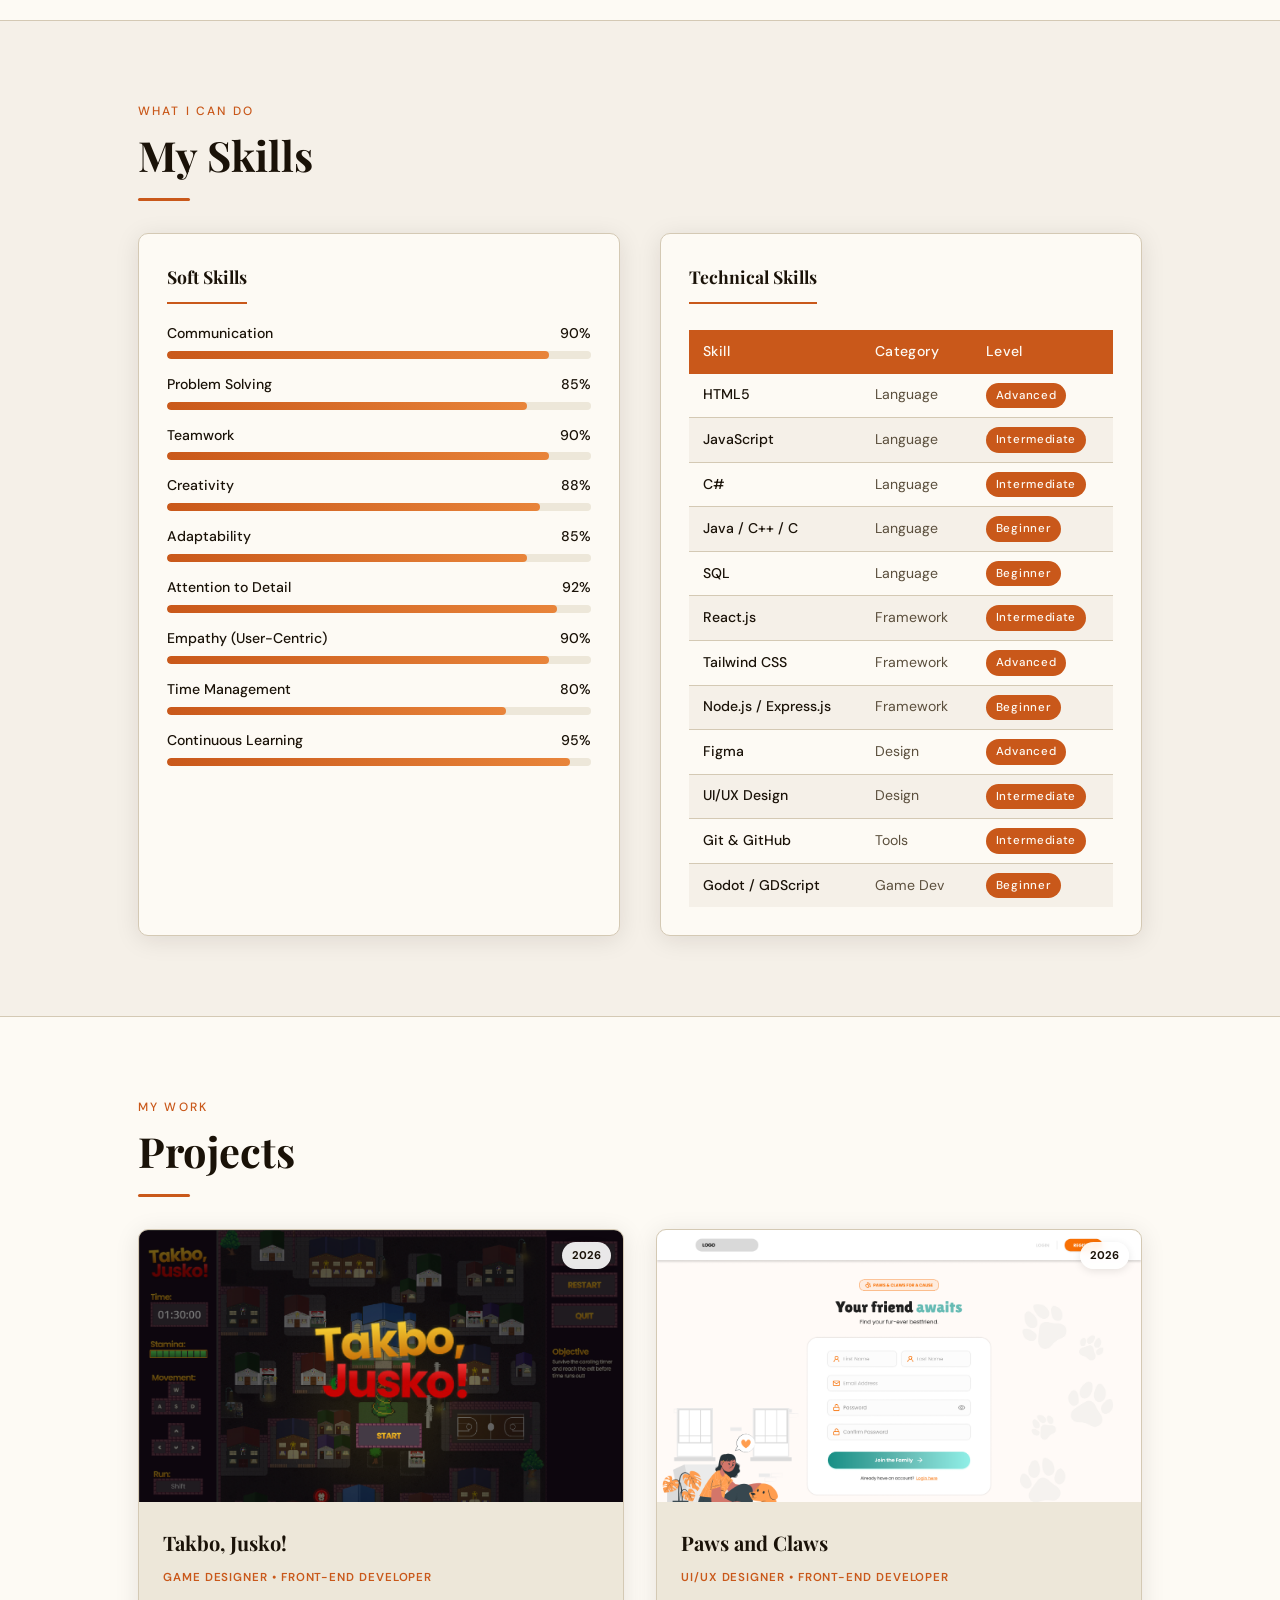
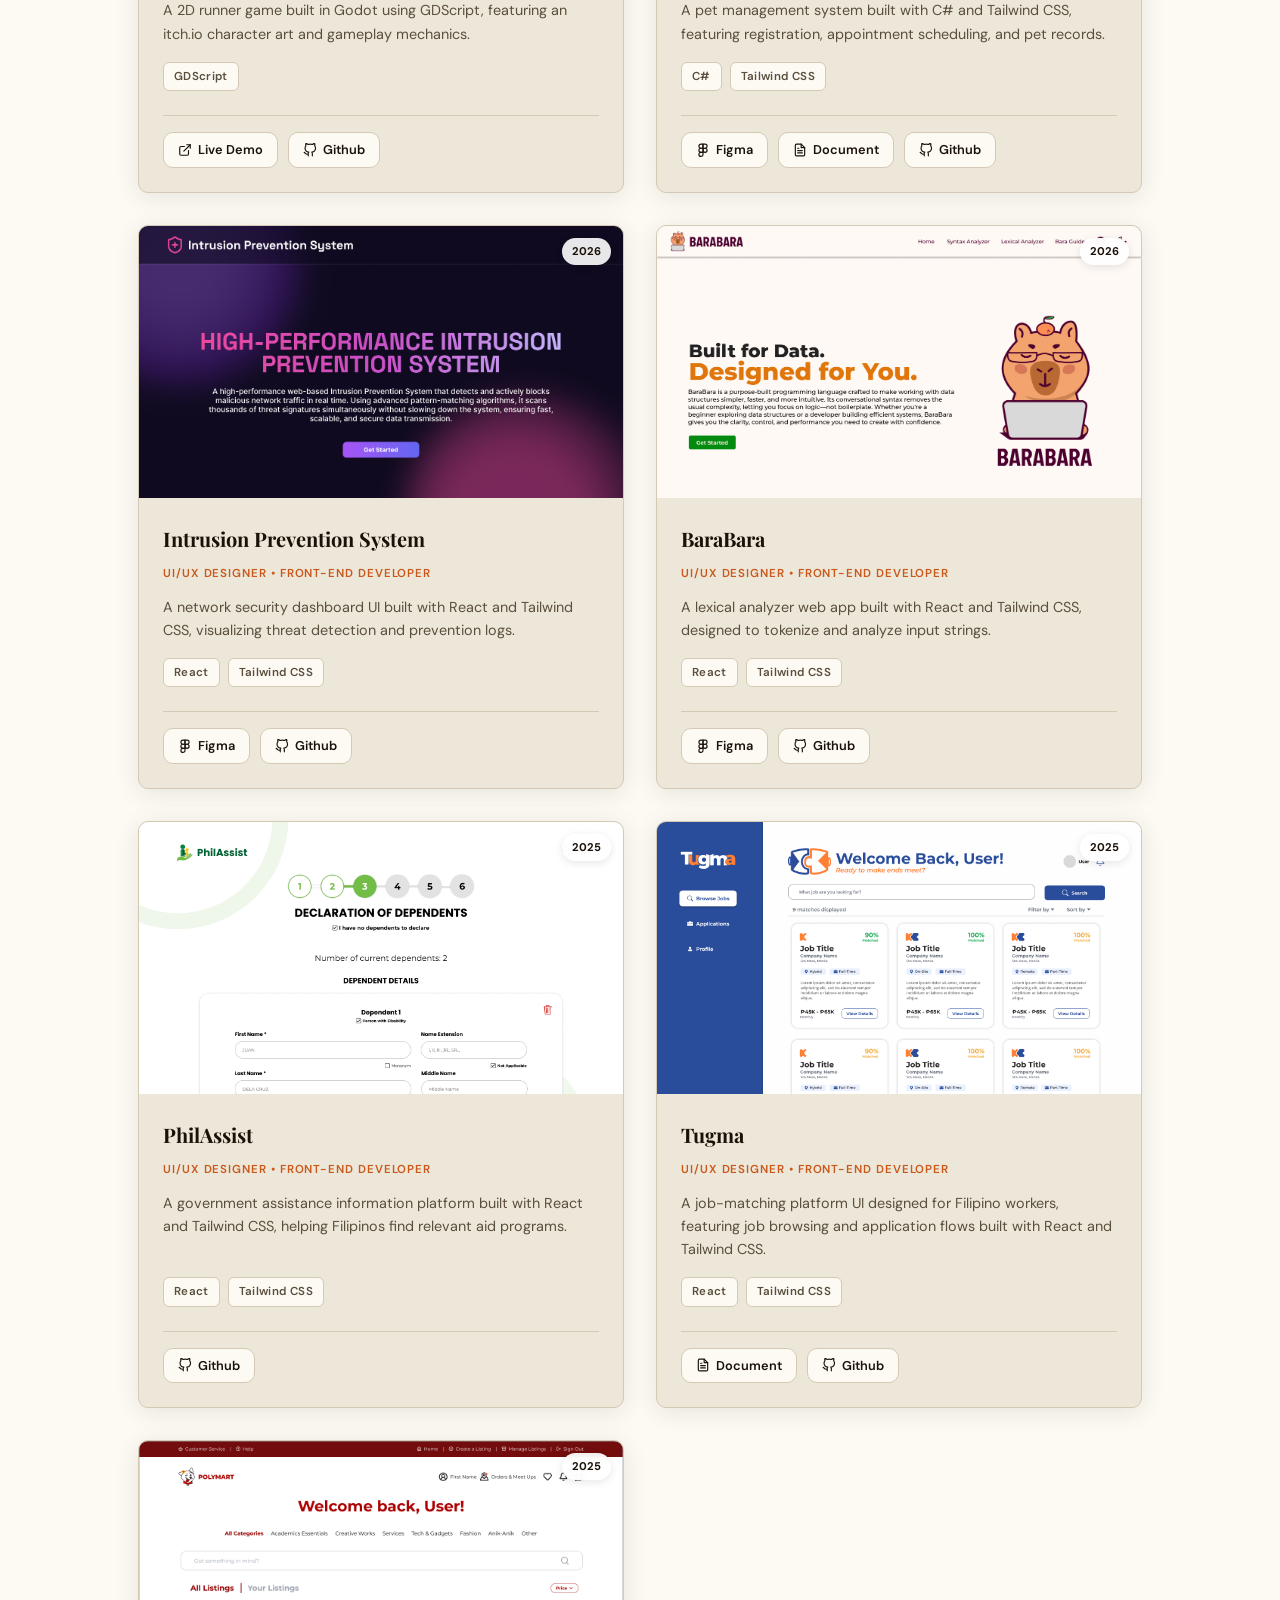
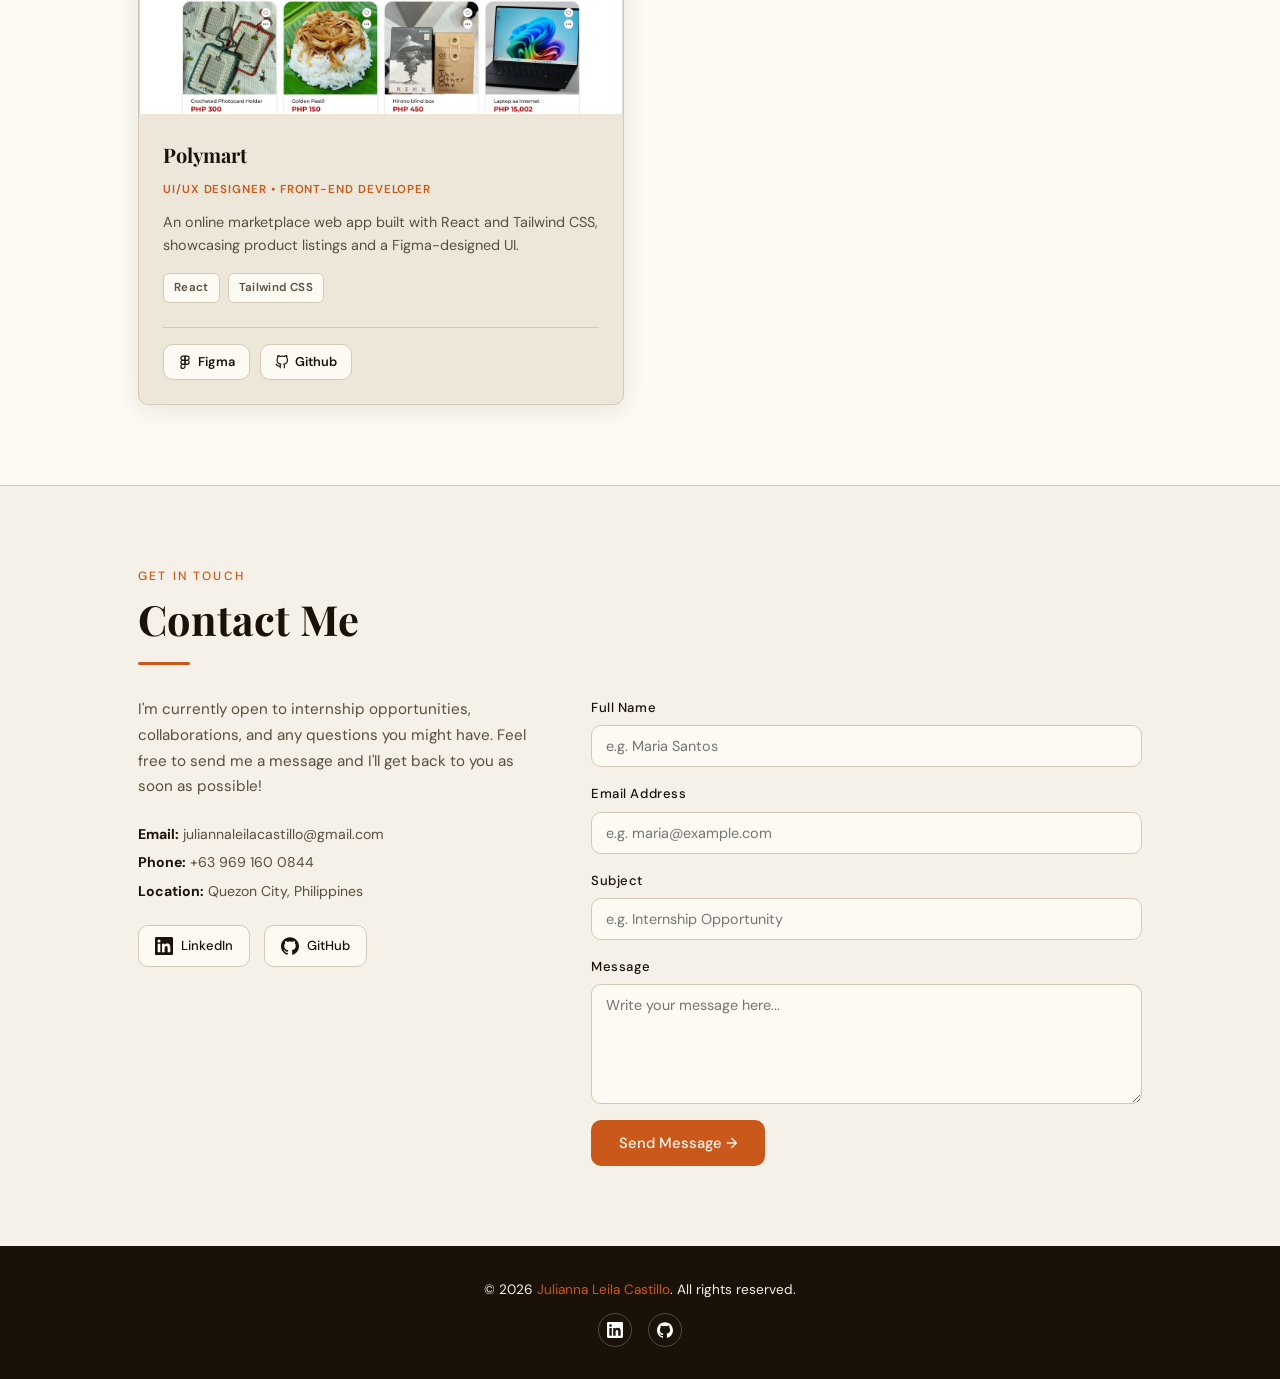
==== commit bb3bb744: "fix: changed description" ====
--- a/index.html
+++ b/index.html
@@ -28,7 +28,7 @@
           <li><a href="#contact">Contact</a></li>
         </ul>
         <a
-          href="https://drive.google.com/file/d/1ddliahu2bk3LCV16E9T9Vh_AIr3zeQ2Z/view?usp=drive_link"
+          href="https://drive.google.com/file/d/1v8ODecQmDmEyk4p9Fod1LIb17fzBTBBG/view?usp=sharing"
           target="_blank"
           rel="noopener"
           class="btn-cv"
@@ -62,9 +62,9 @@
             <p class="greeting">Welcome to My Portfolio</p>
             <h1>Hello, I'm<br /><em>Julianna Leila Castillo</em></h1>
             <p class="tagline">
-              A 3rd-year BS Information Technology student at PUP passionate
-              about UI/UX design and frontend development, seeking an internship
-              to grow alongside industry professionals.
+              A 3rd-year BS Computer Science student at PUP passionate about
+              UI/UX design and frontend development, seeking an internship to
+              grow alongside industry professionals.
             </p>
             <a href="#about" class="btn btn-primary">Learn More About Me</a>
             <a href="#contact" class="btn btn-outline">Get in Touch</a>
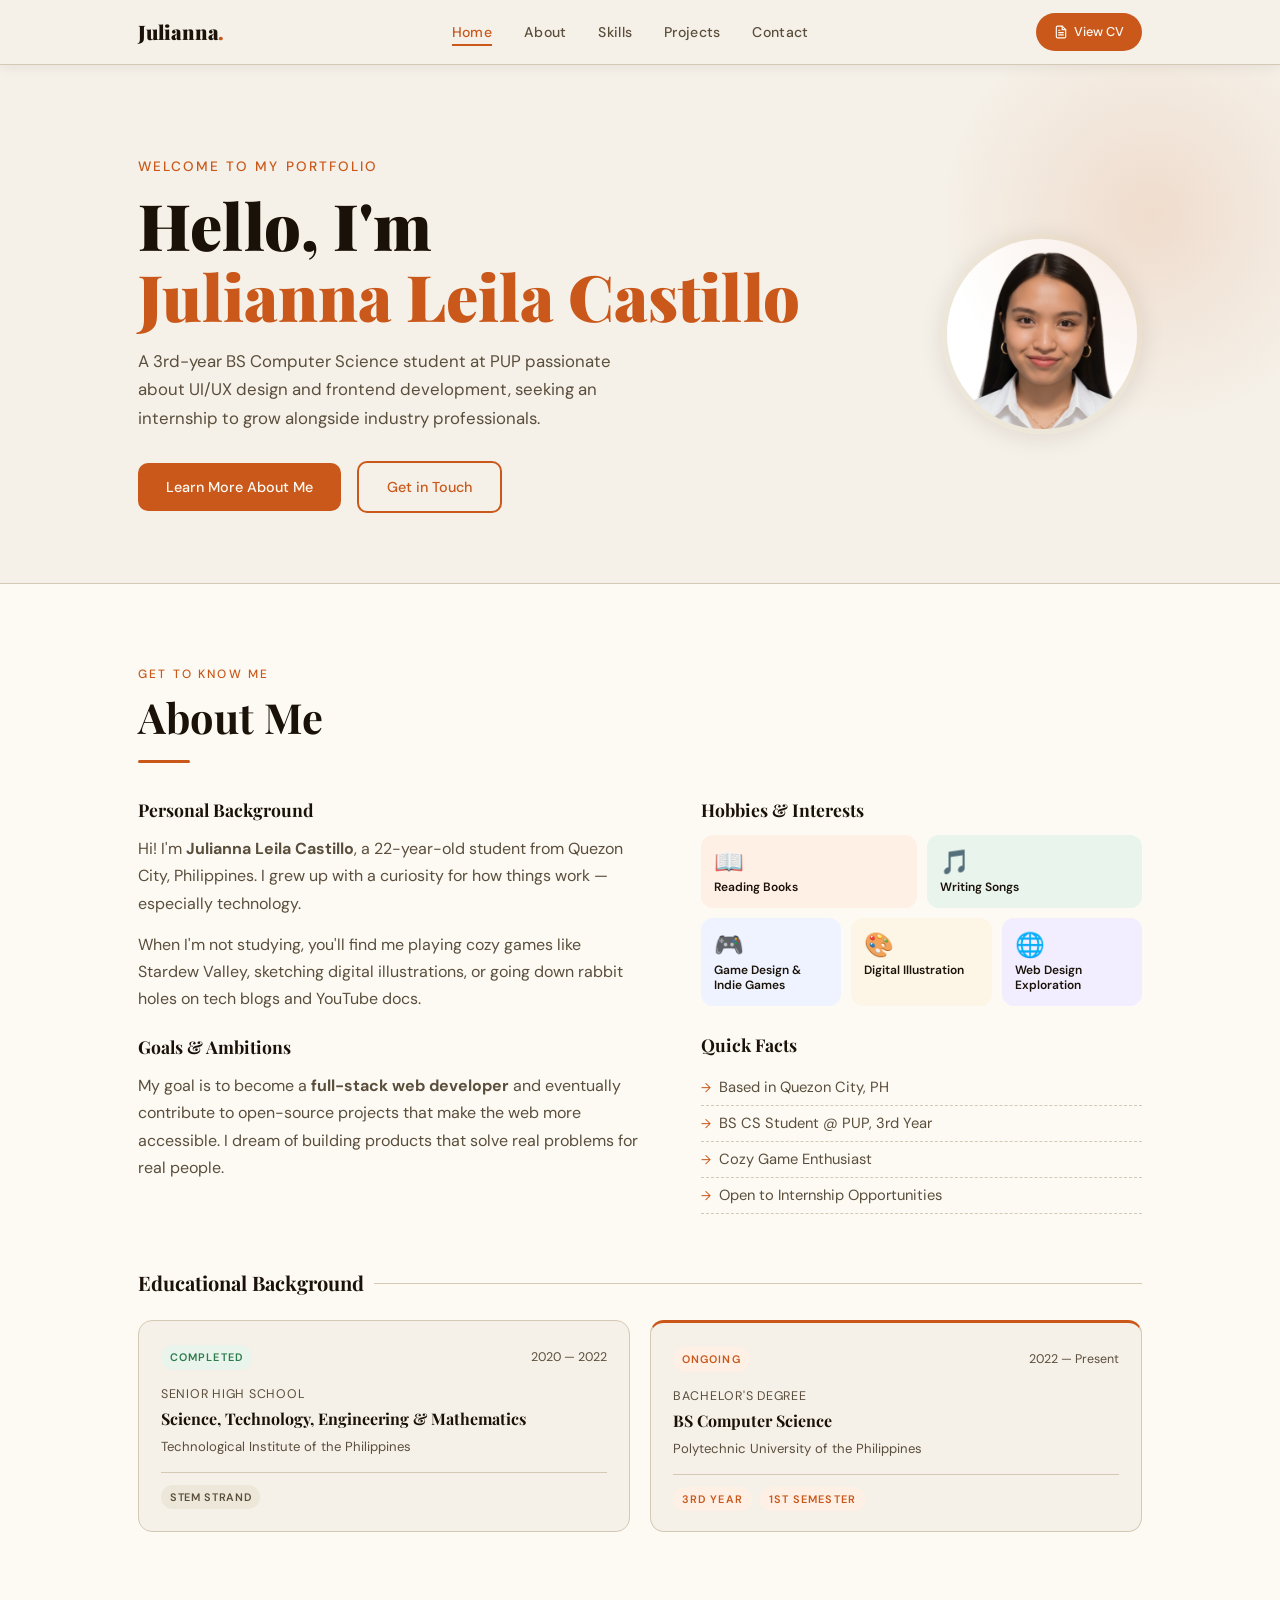
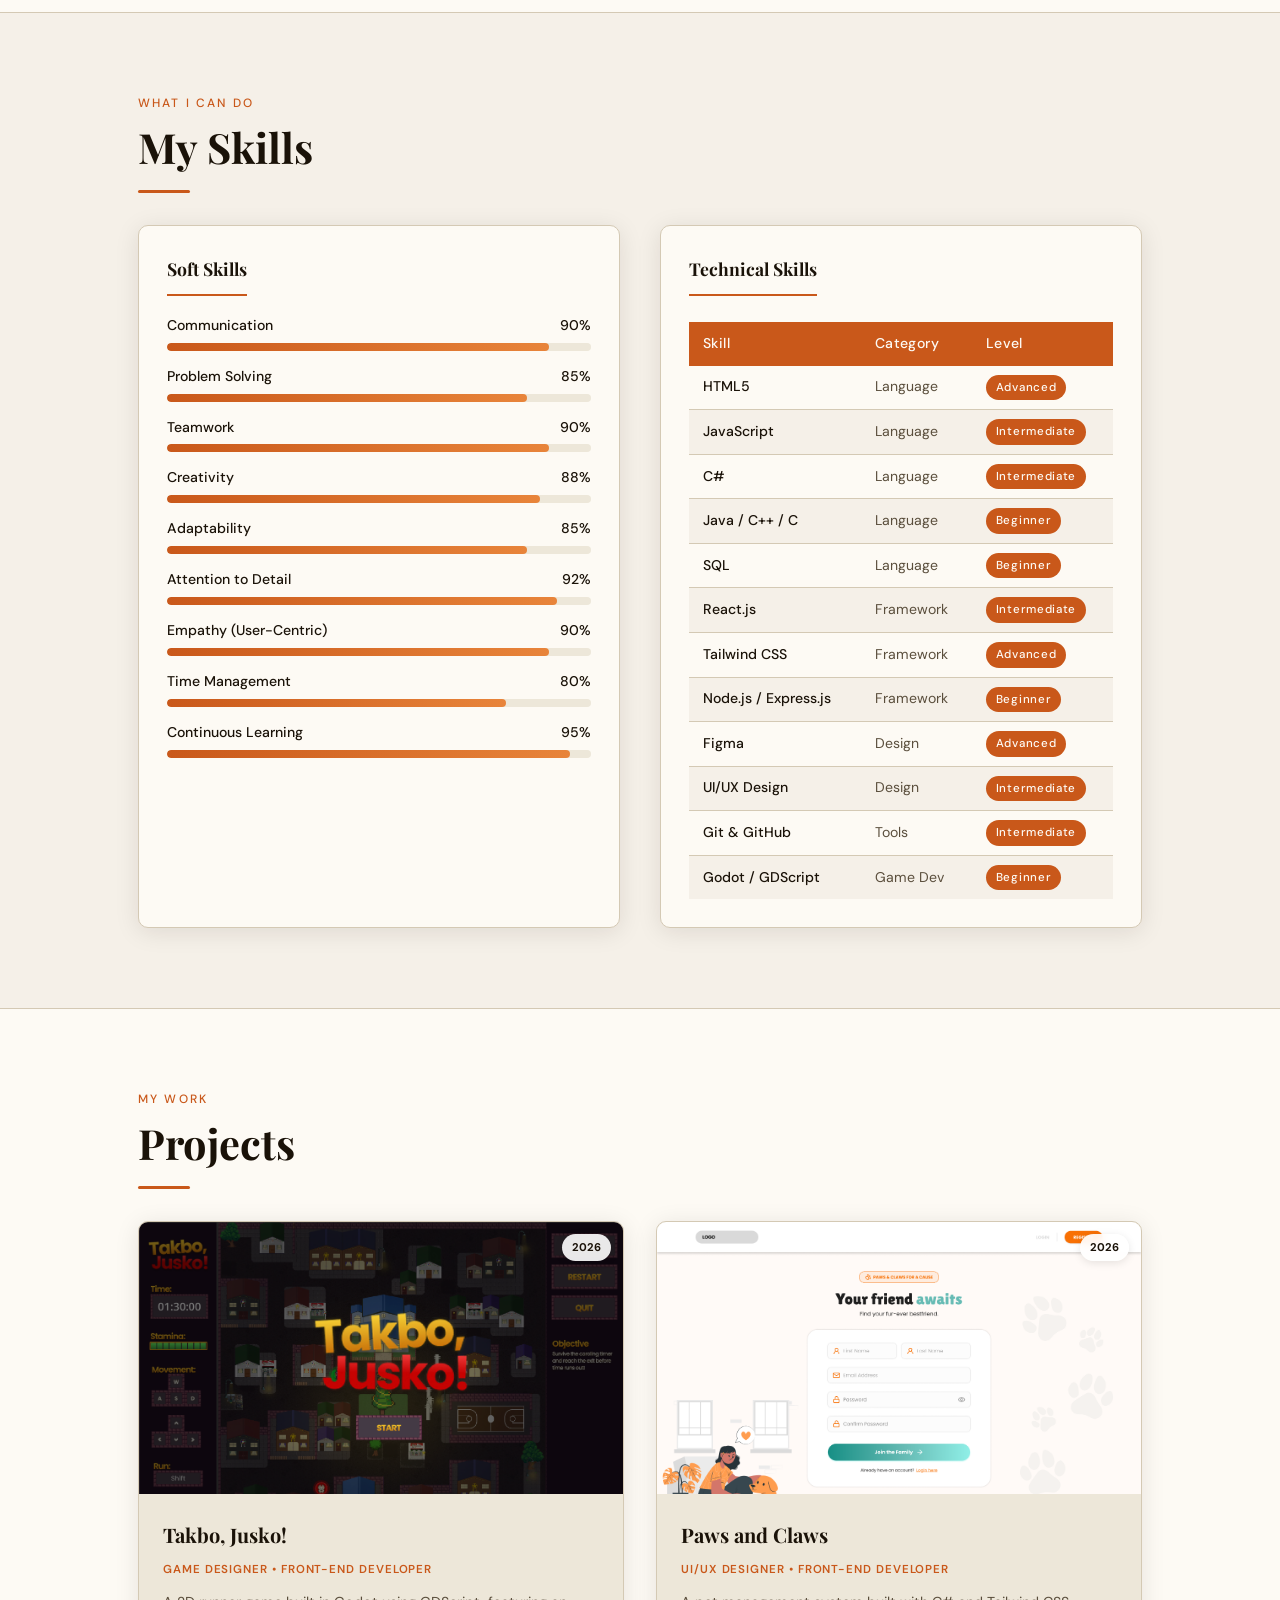
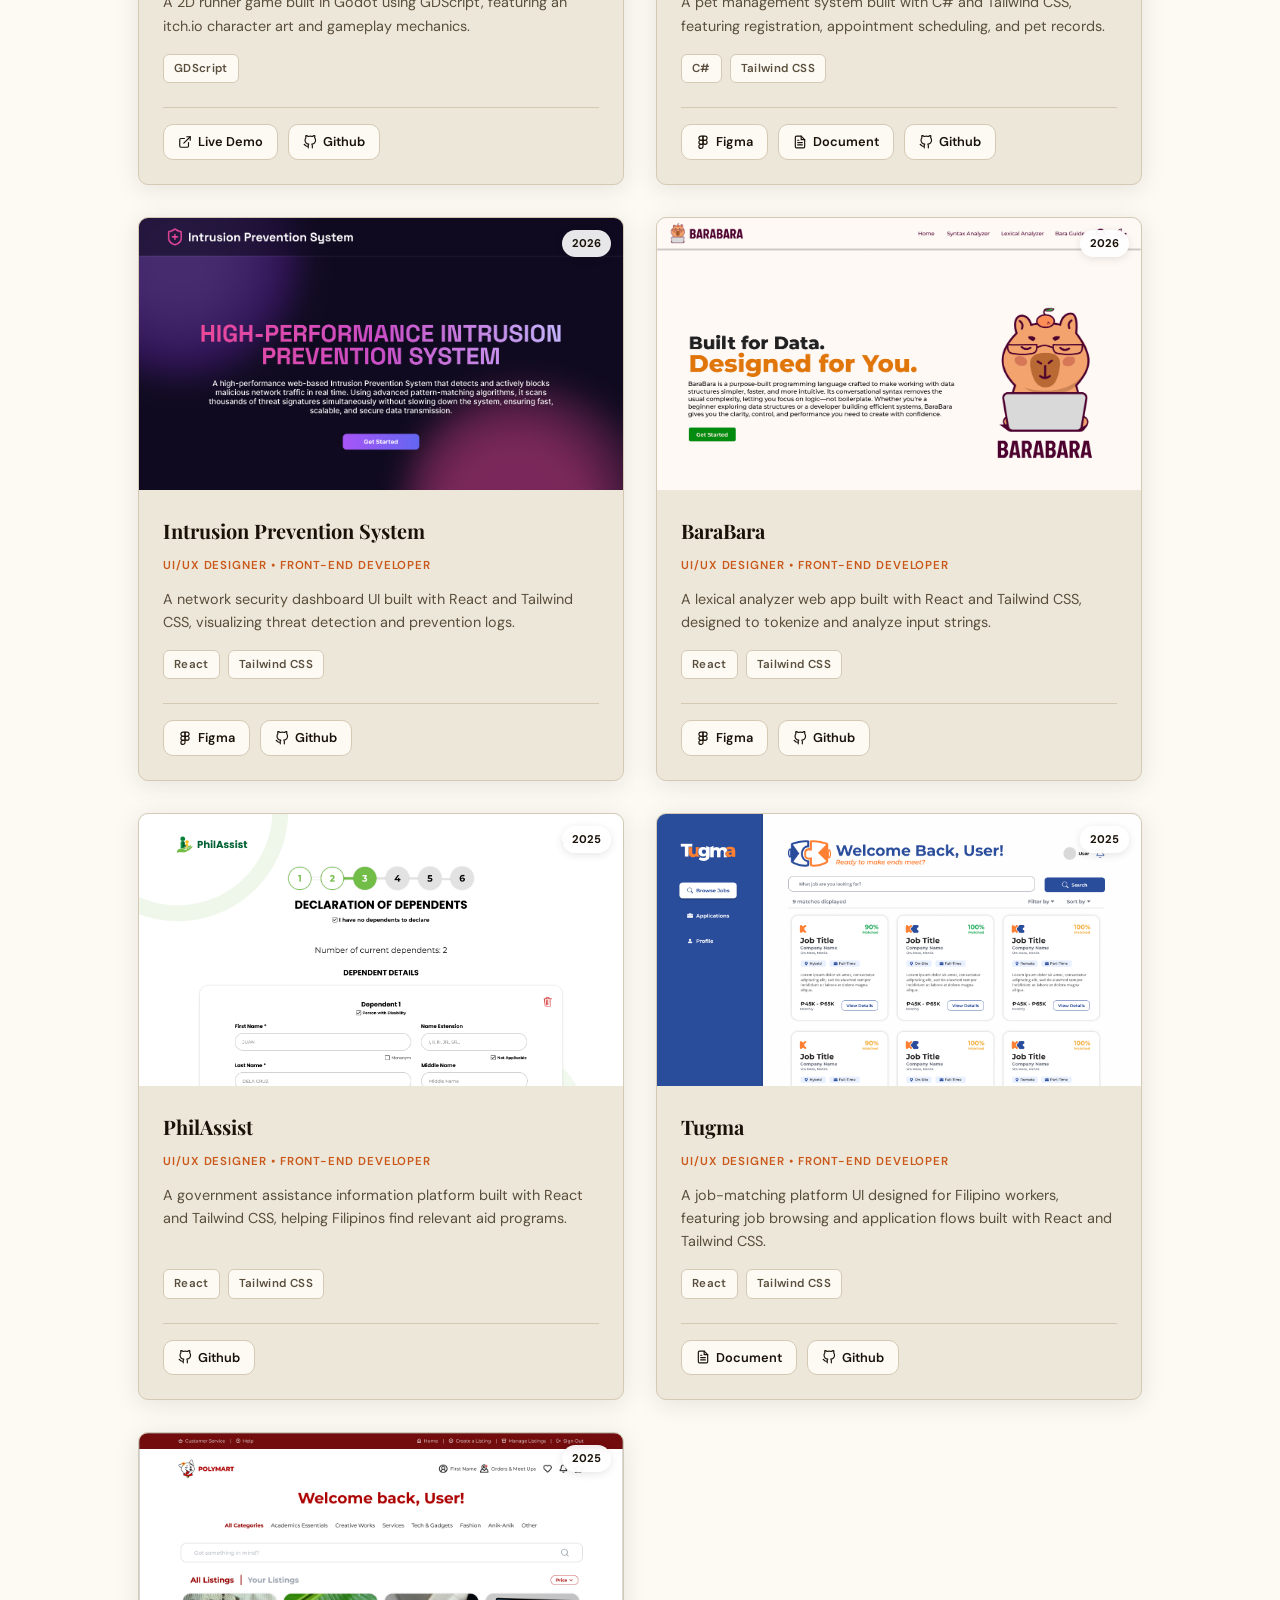
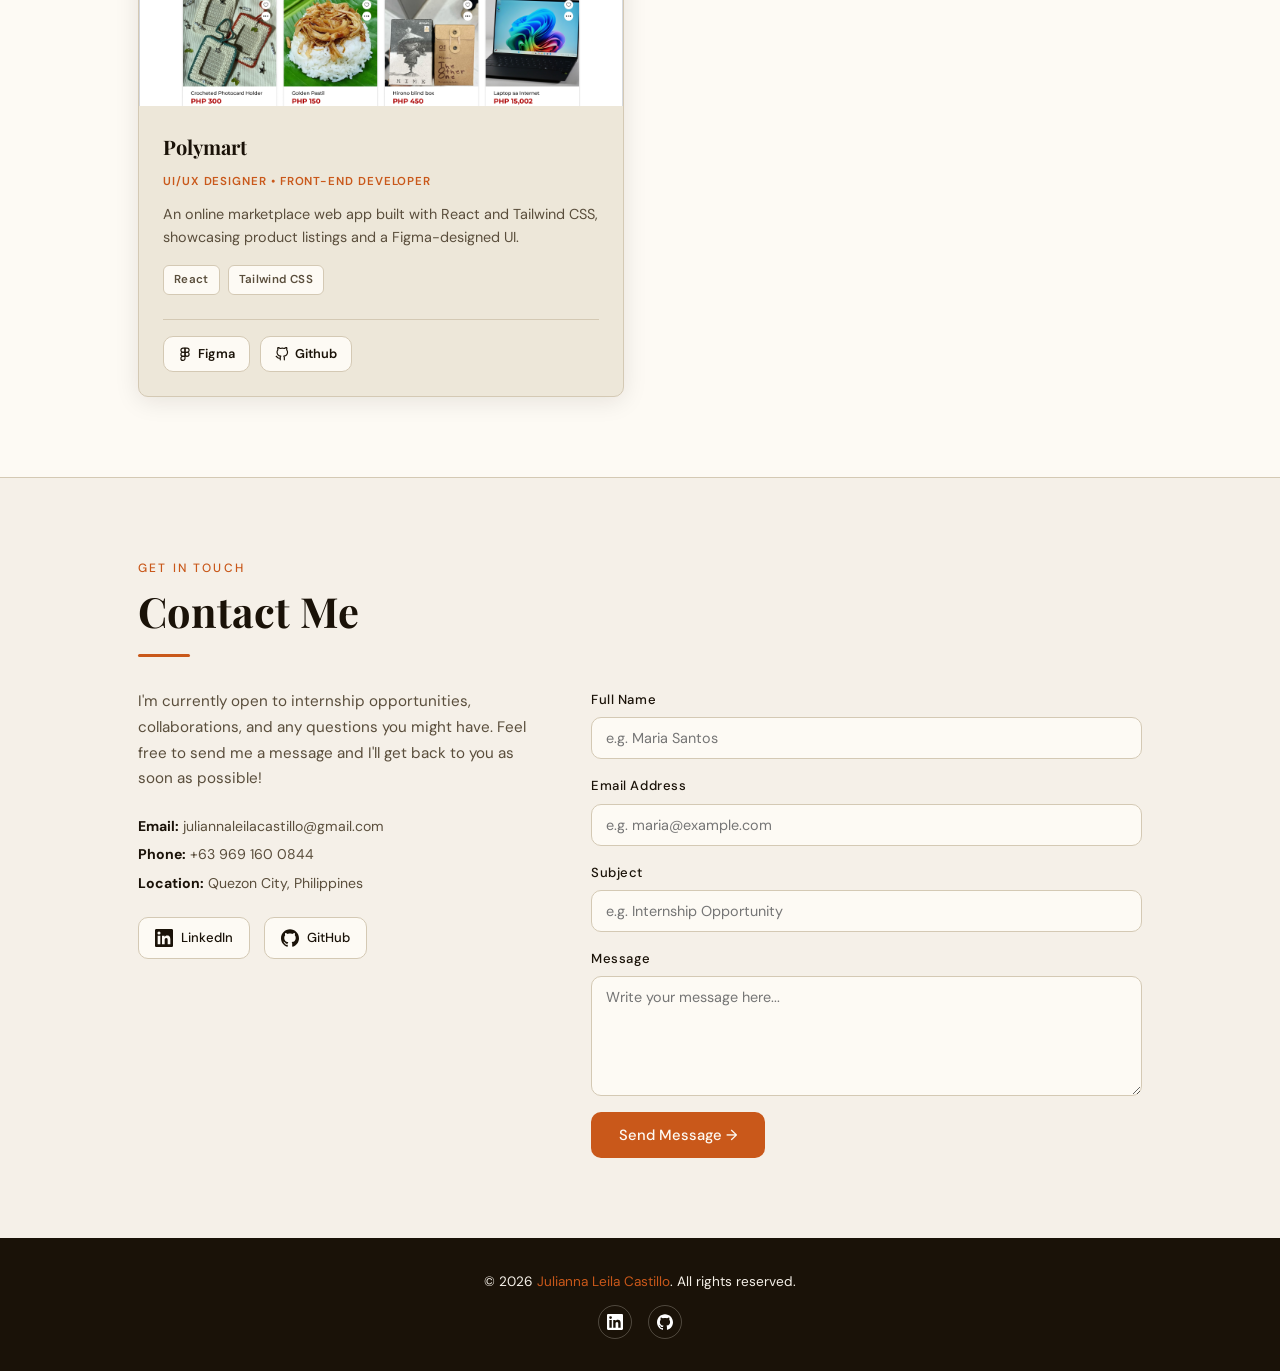
==== commit a6ecd55e: "fix: index.html" ====
--- a/index.html
+++ b/index.html
@@ -93,9 +93,7 @@
             <p>
               Hi! I'm <strong>Julianna Leila Castillo</strong>, a 22-year-old
               student from Quezon City, Philippines. I grew up with a curiosity
-              for how things work — especially technology. From tinkering with
-              old computers to building my first web page, I've always loved the
-              creative side of coding.
+              for how things work — especially technology.
             </p>
             <p>
               When I'm not studying, you'll find me playing cozy games like
@@ -141,8 +139,8 @@
             <h3>Quick Facts</h3>
             <ul>
               <li>Based in Quezon City, PH</li>
-              <li>BS IT Student @ PUP, 3rd Year</li>
-              <li>UI/UX &amp; Frontend Enthusiast</li>
+              <li>BS CS Student @ PUP, 3rd Year</li>
+              <li>Cozy Game Enthusiast</li>
               <li>Open to Internship Opportunities</li>
             </ul>
           </div>
@@ -170,7 +168,7 @@
               <span class="edu-year-inline">2022 — Present</span>
             </div>
             <p class="edu-level">Bachelor's Degree</p>
-            <h4>BS Information Technology</h4>
+            <h4>BS Computer Science</h4>
             <p class="edu-school">Polytechnic University of the Philippines</p>
             <div class="edu-card-footer-tags">
               <span class="edu-card-tag tag-ongoing">3rd Year</span>
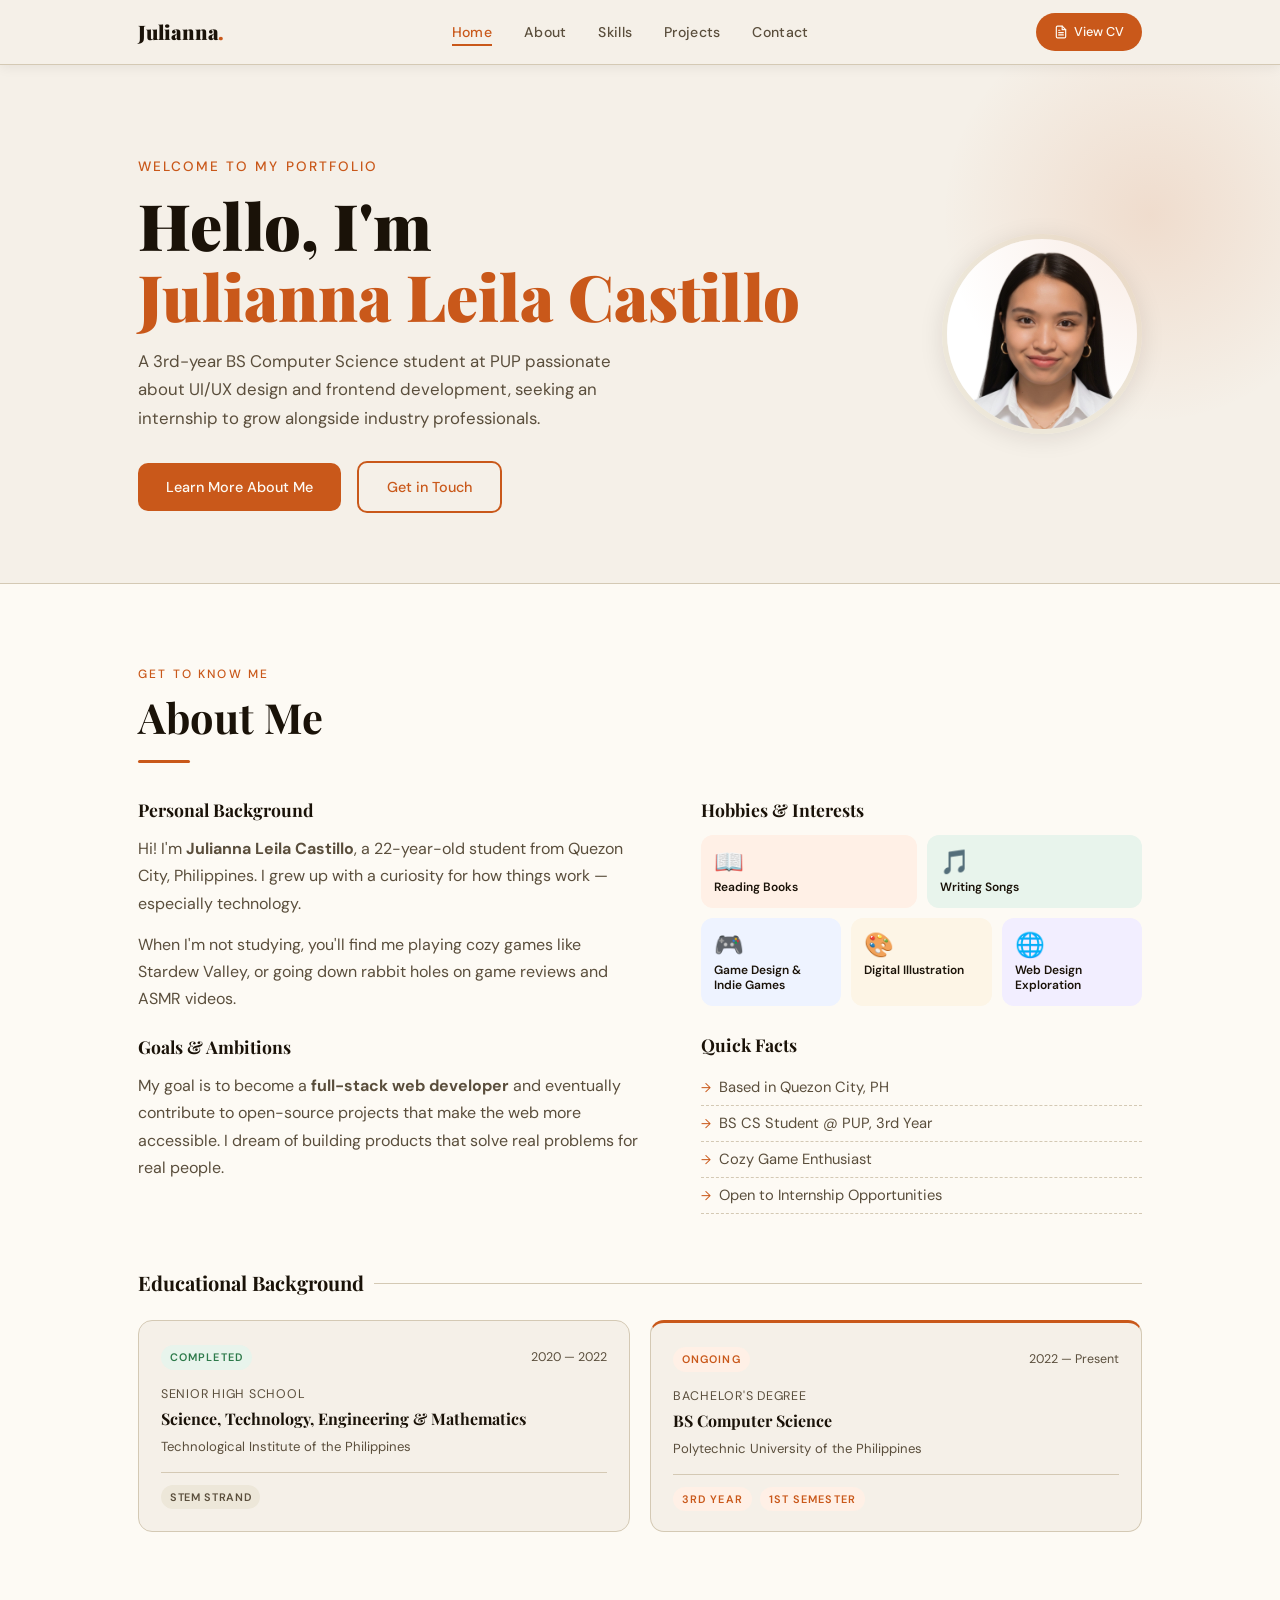
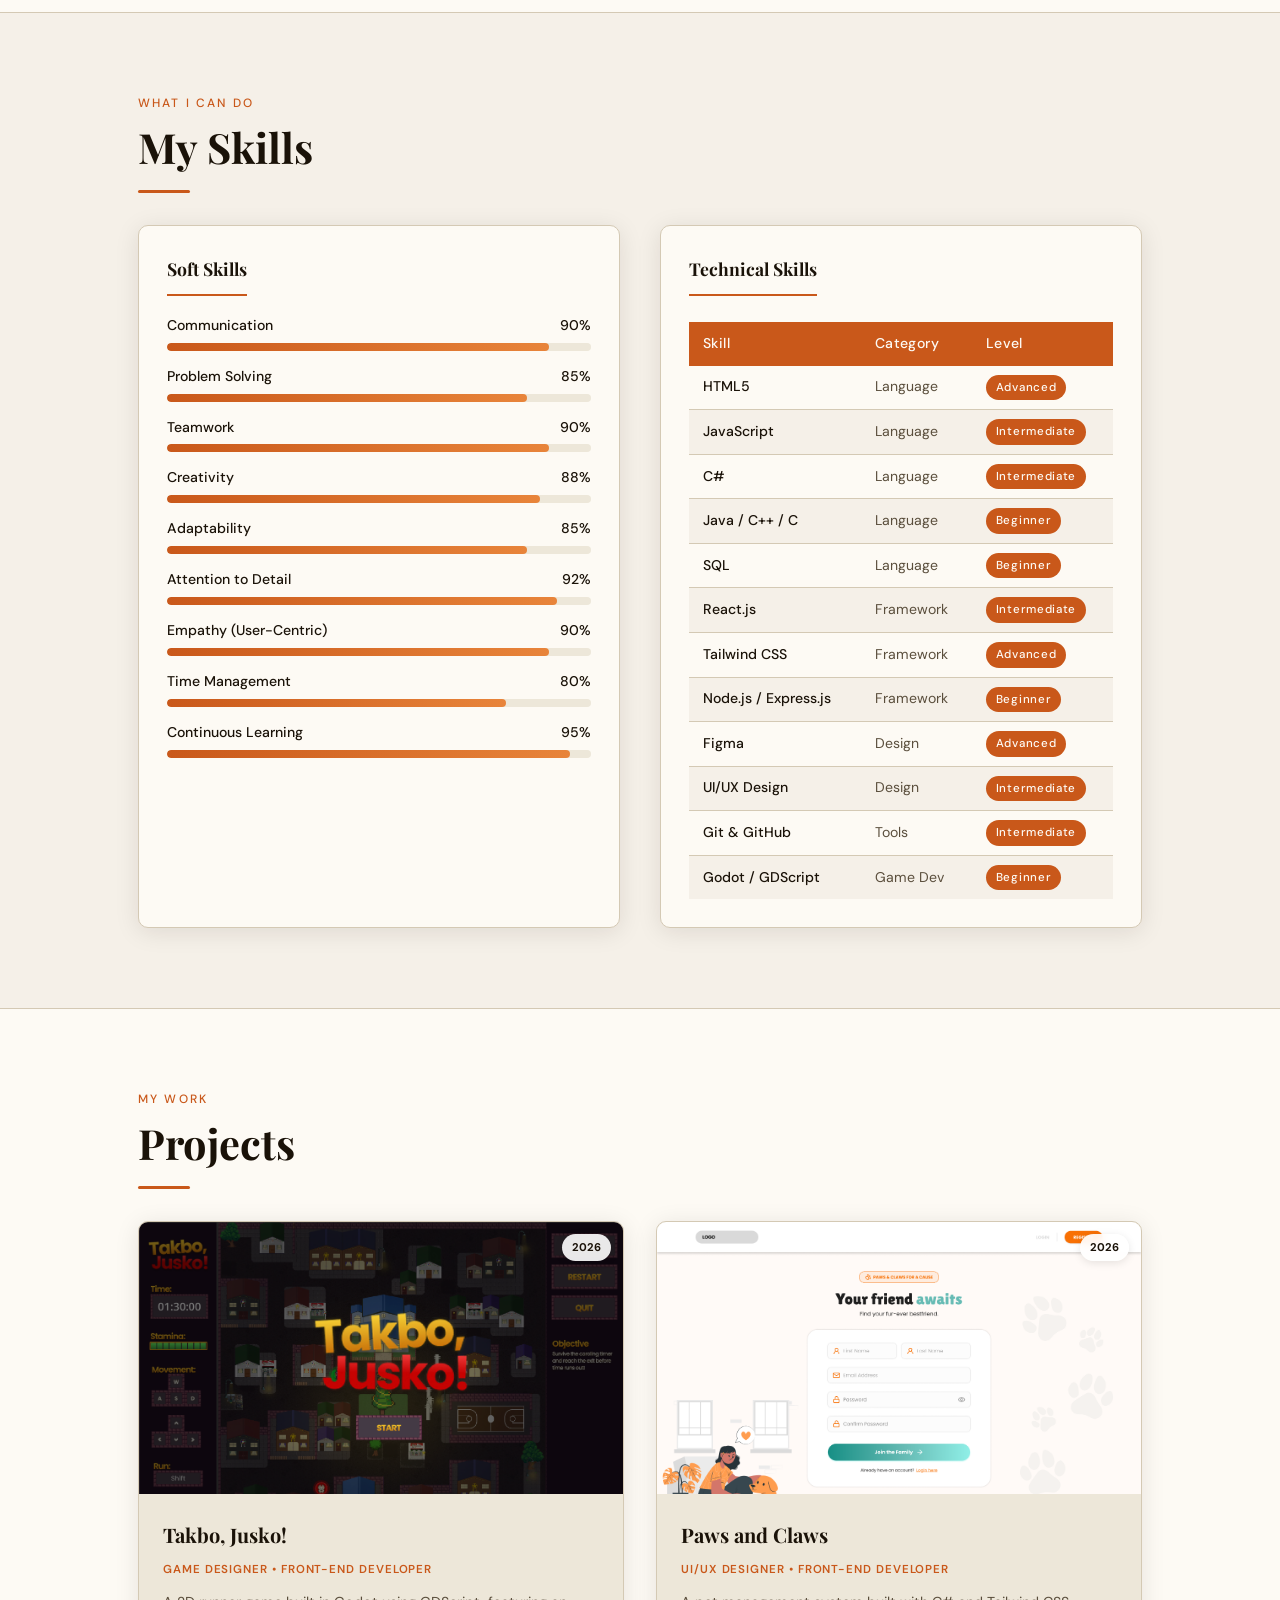
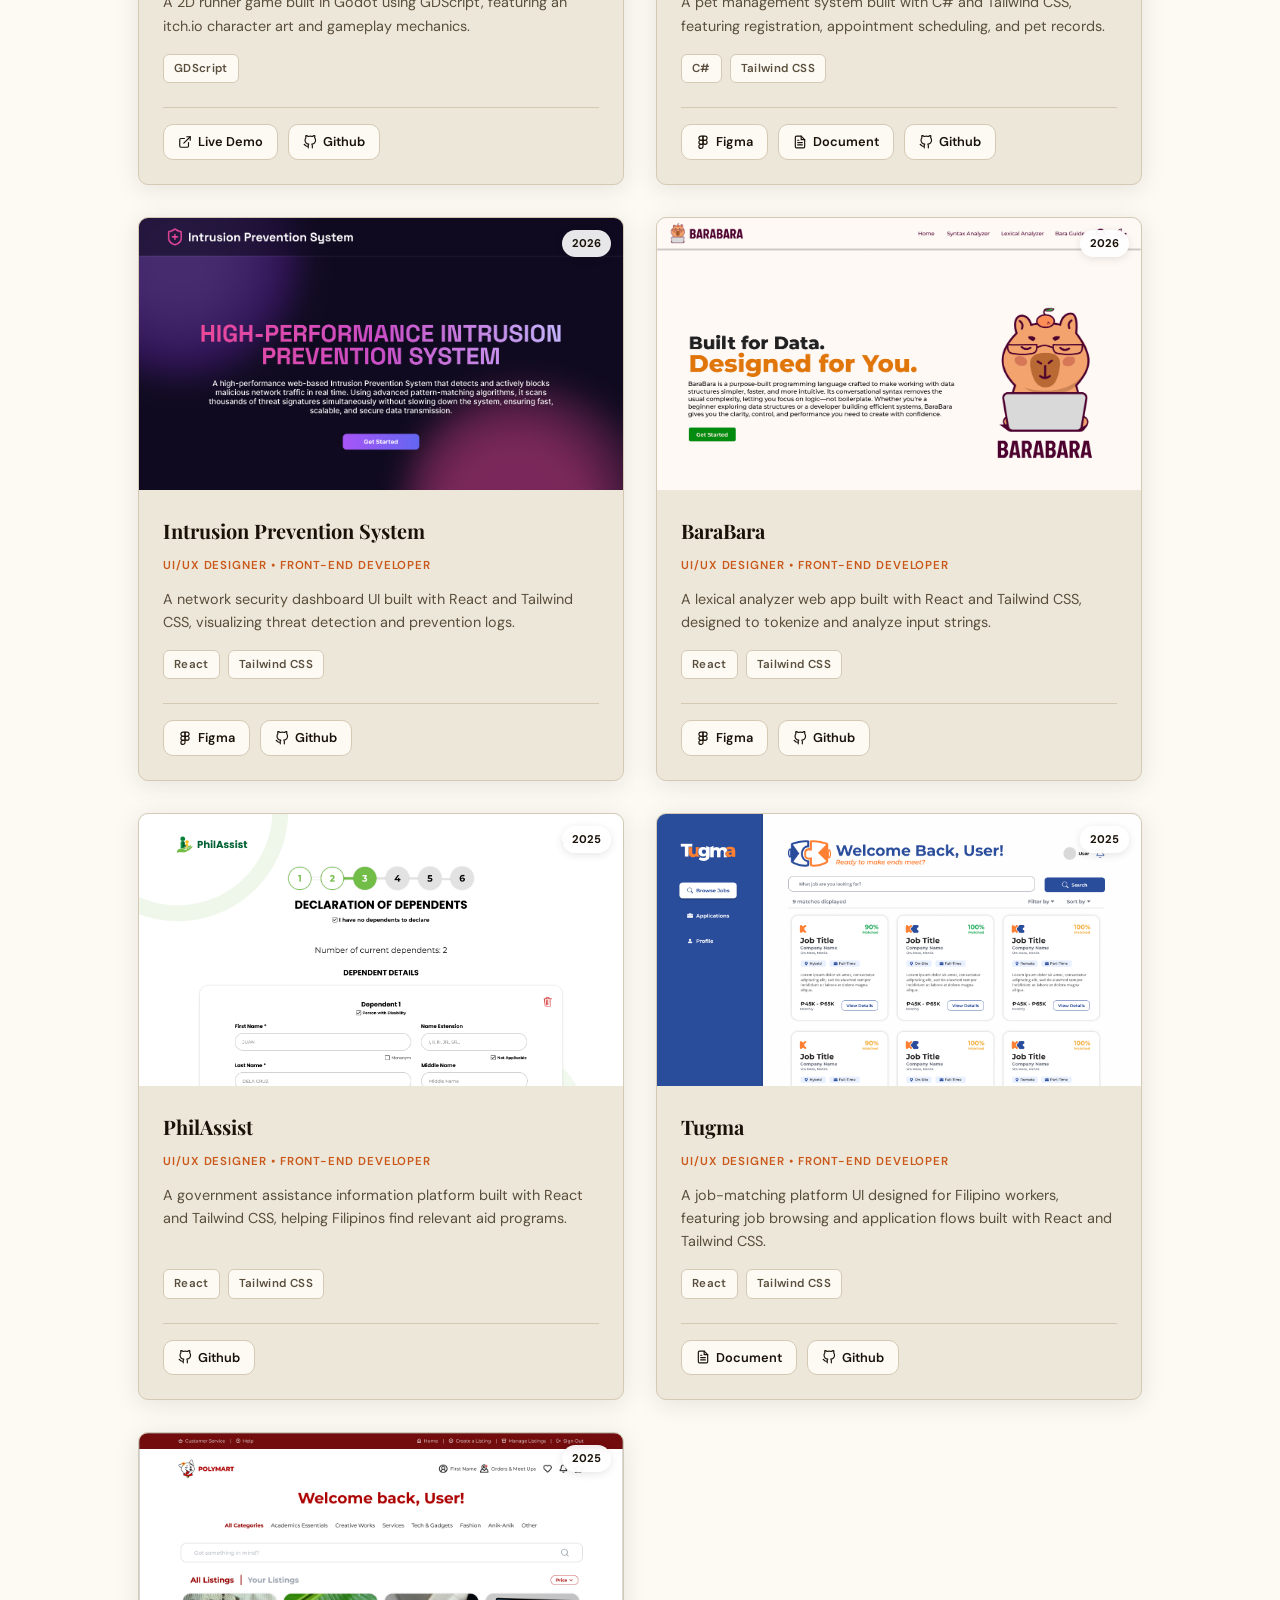
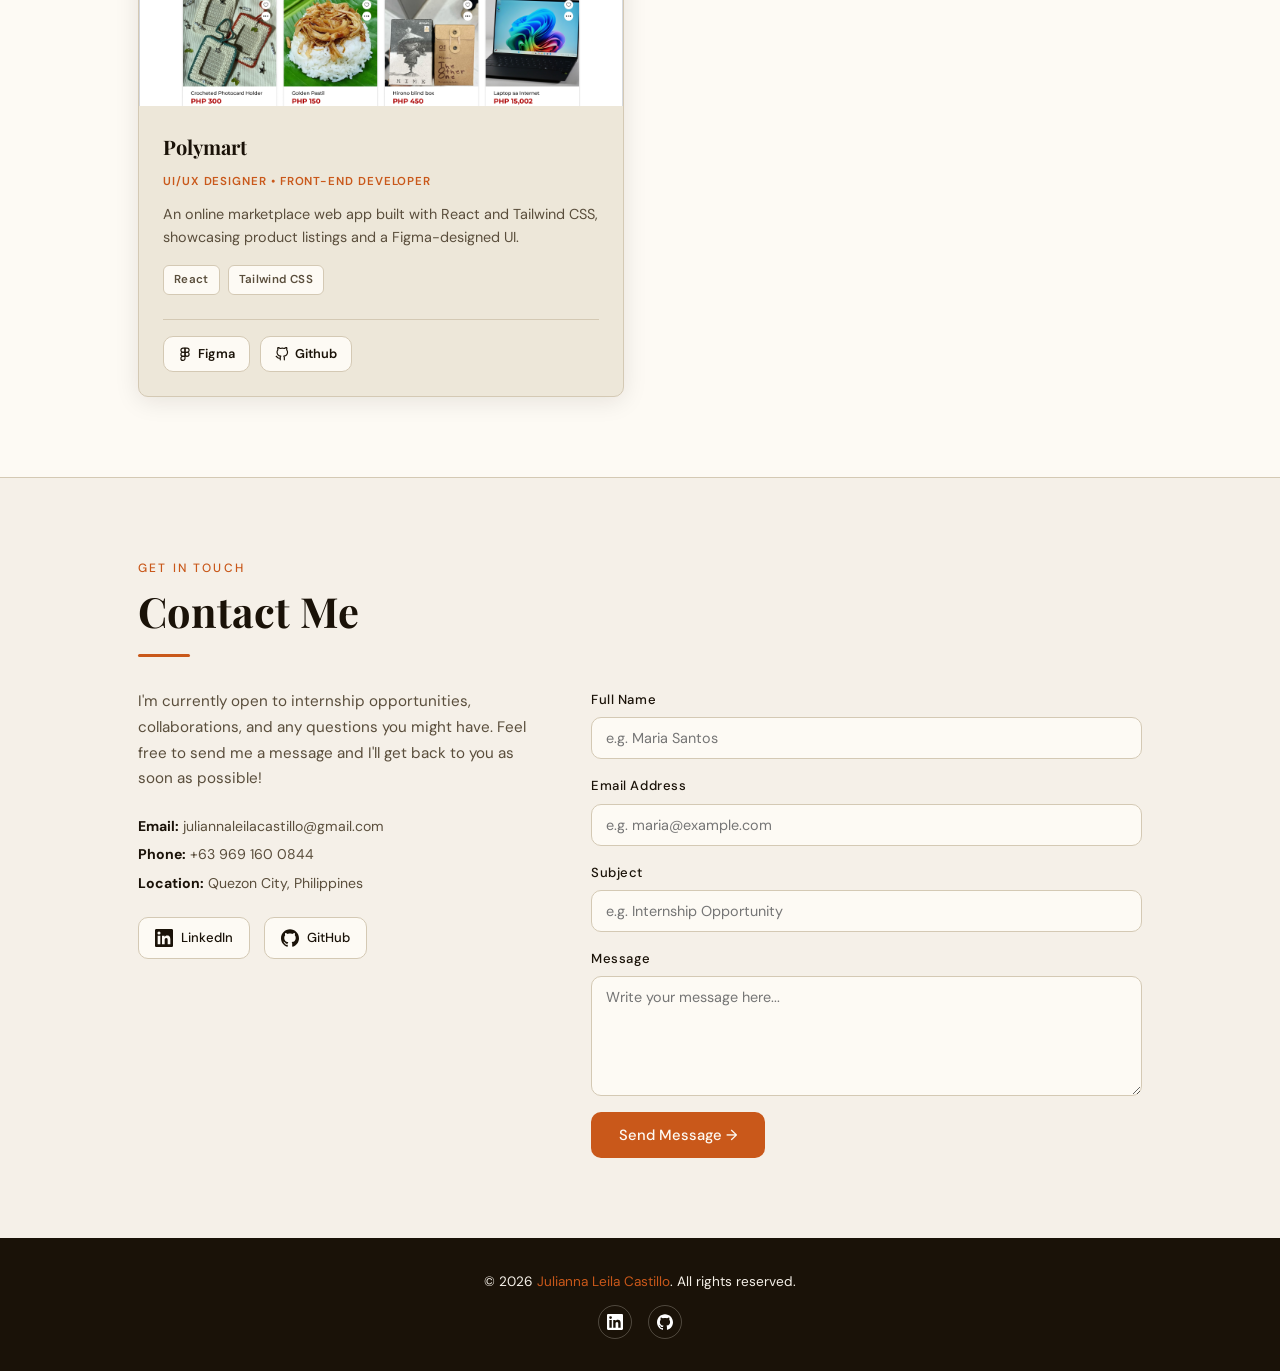
==== commit 94f2c01b: "fix: update index.html" ====
--- a/index.html
+++ b/index.html
@@ -97,8 +97,8 @@
             </p>
             <p>
               When I'm not studying, you'll find me playing cozy games like
-              Stardew Valley, sketching digital illustrations, or going down
-              rabbit holes on tech blogs and YouTube docs.
+              Stardew Valley, or going down rabbit holes on game reviews and
+              ASMR videos.
             </p>
 
             <h3>Goals &amp; Ambitions</h3>
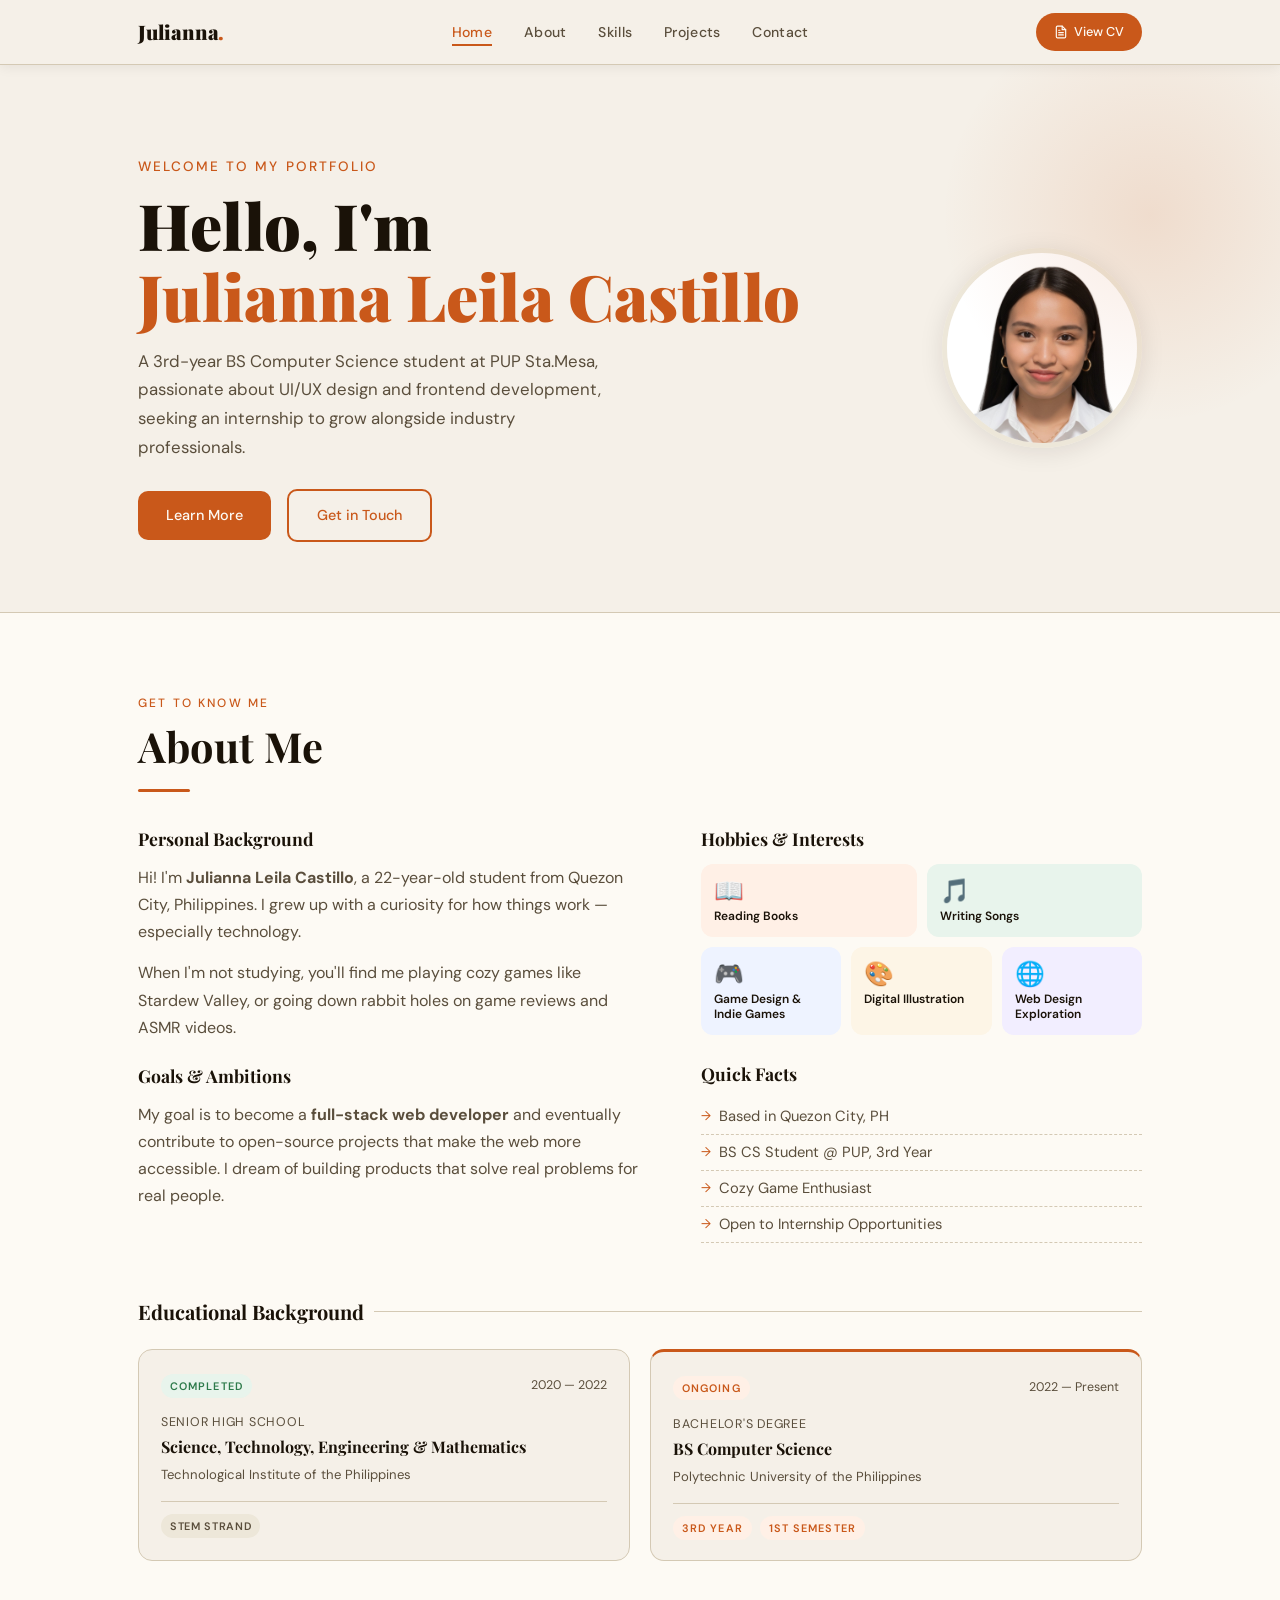
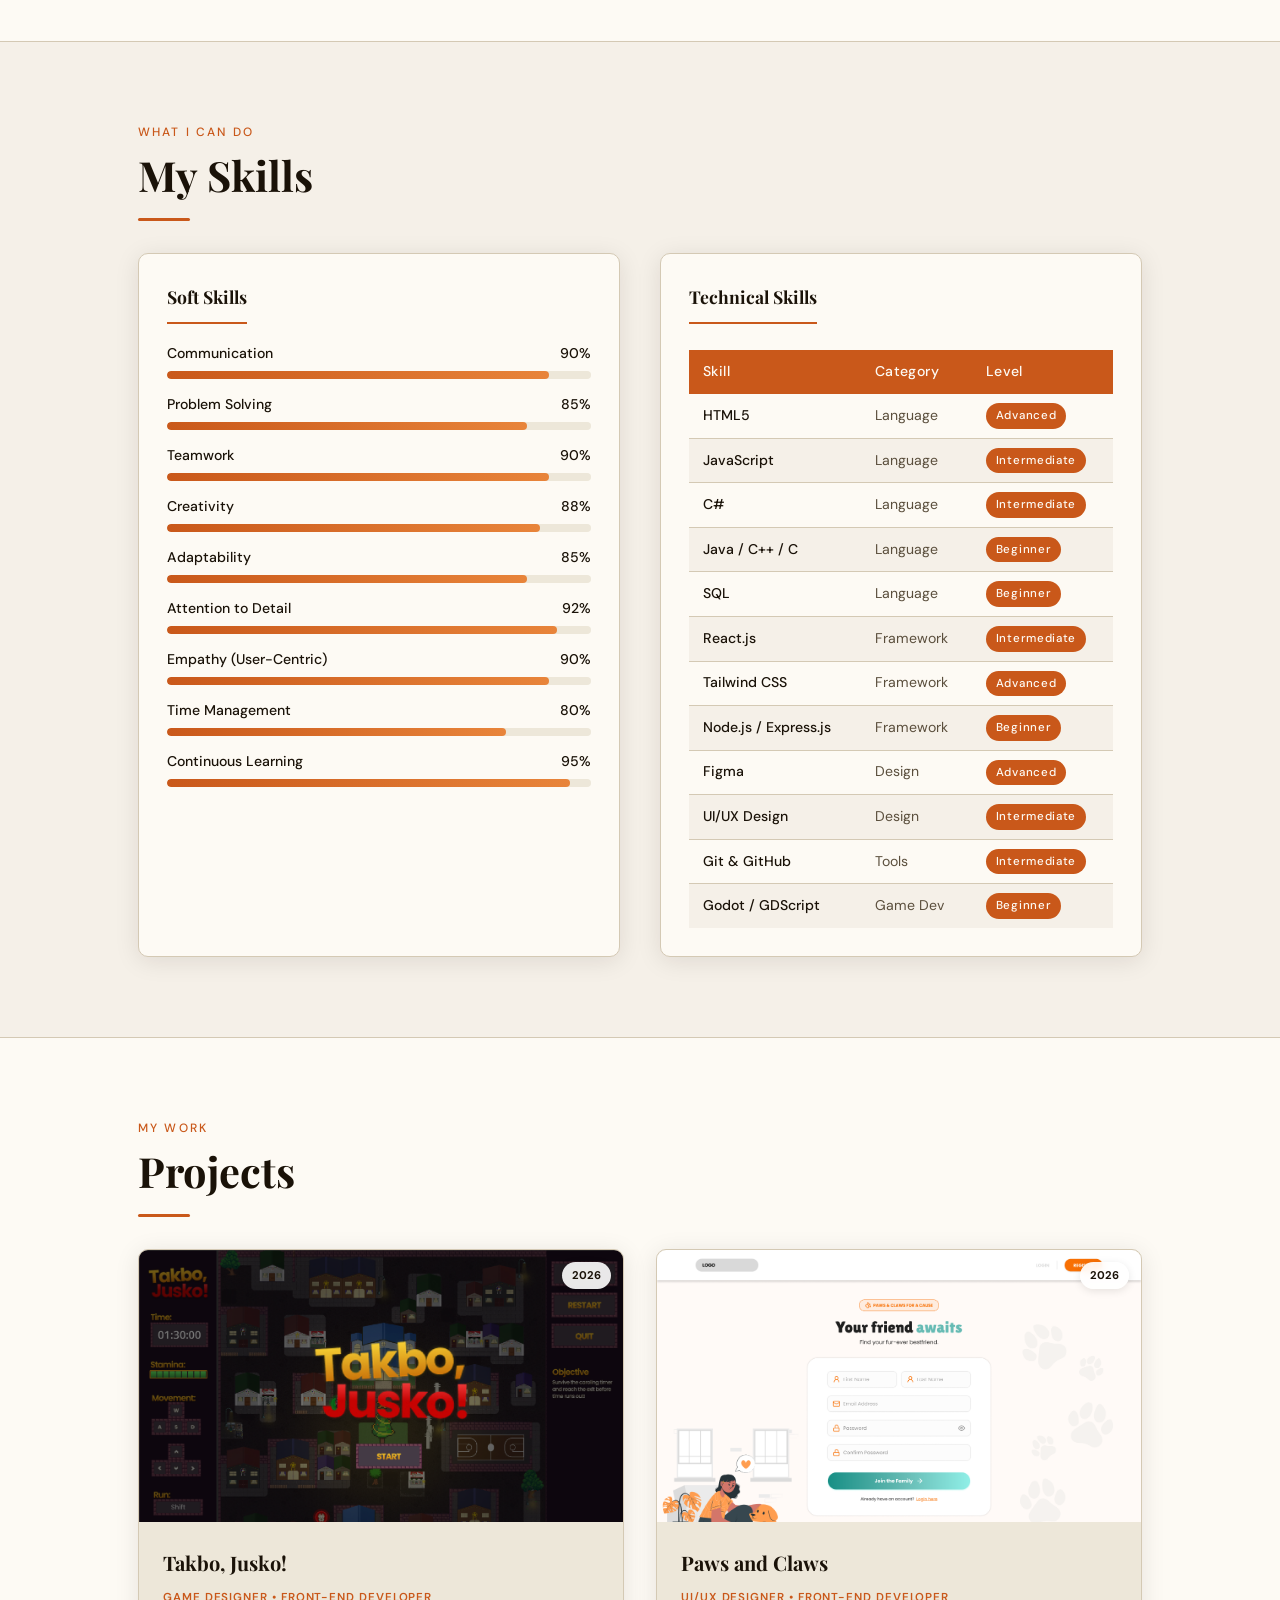
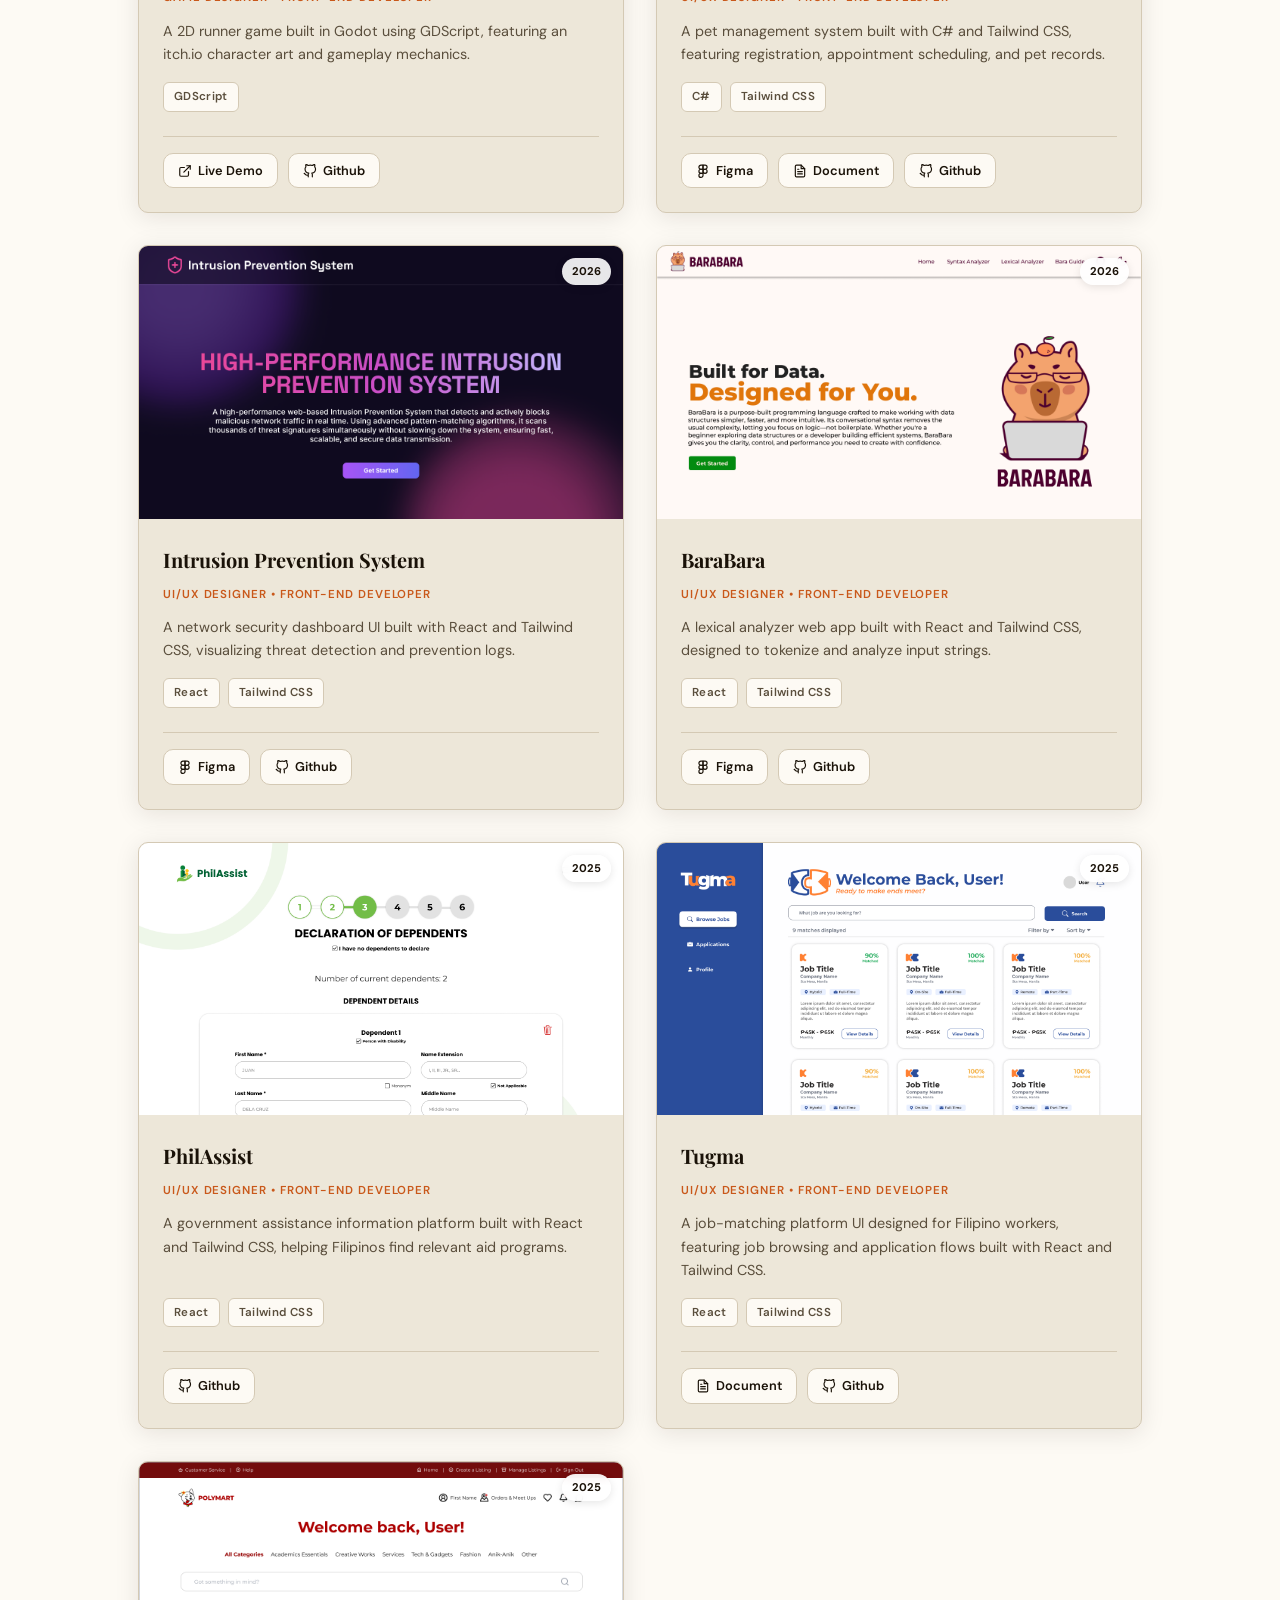
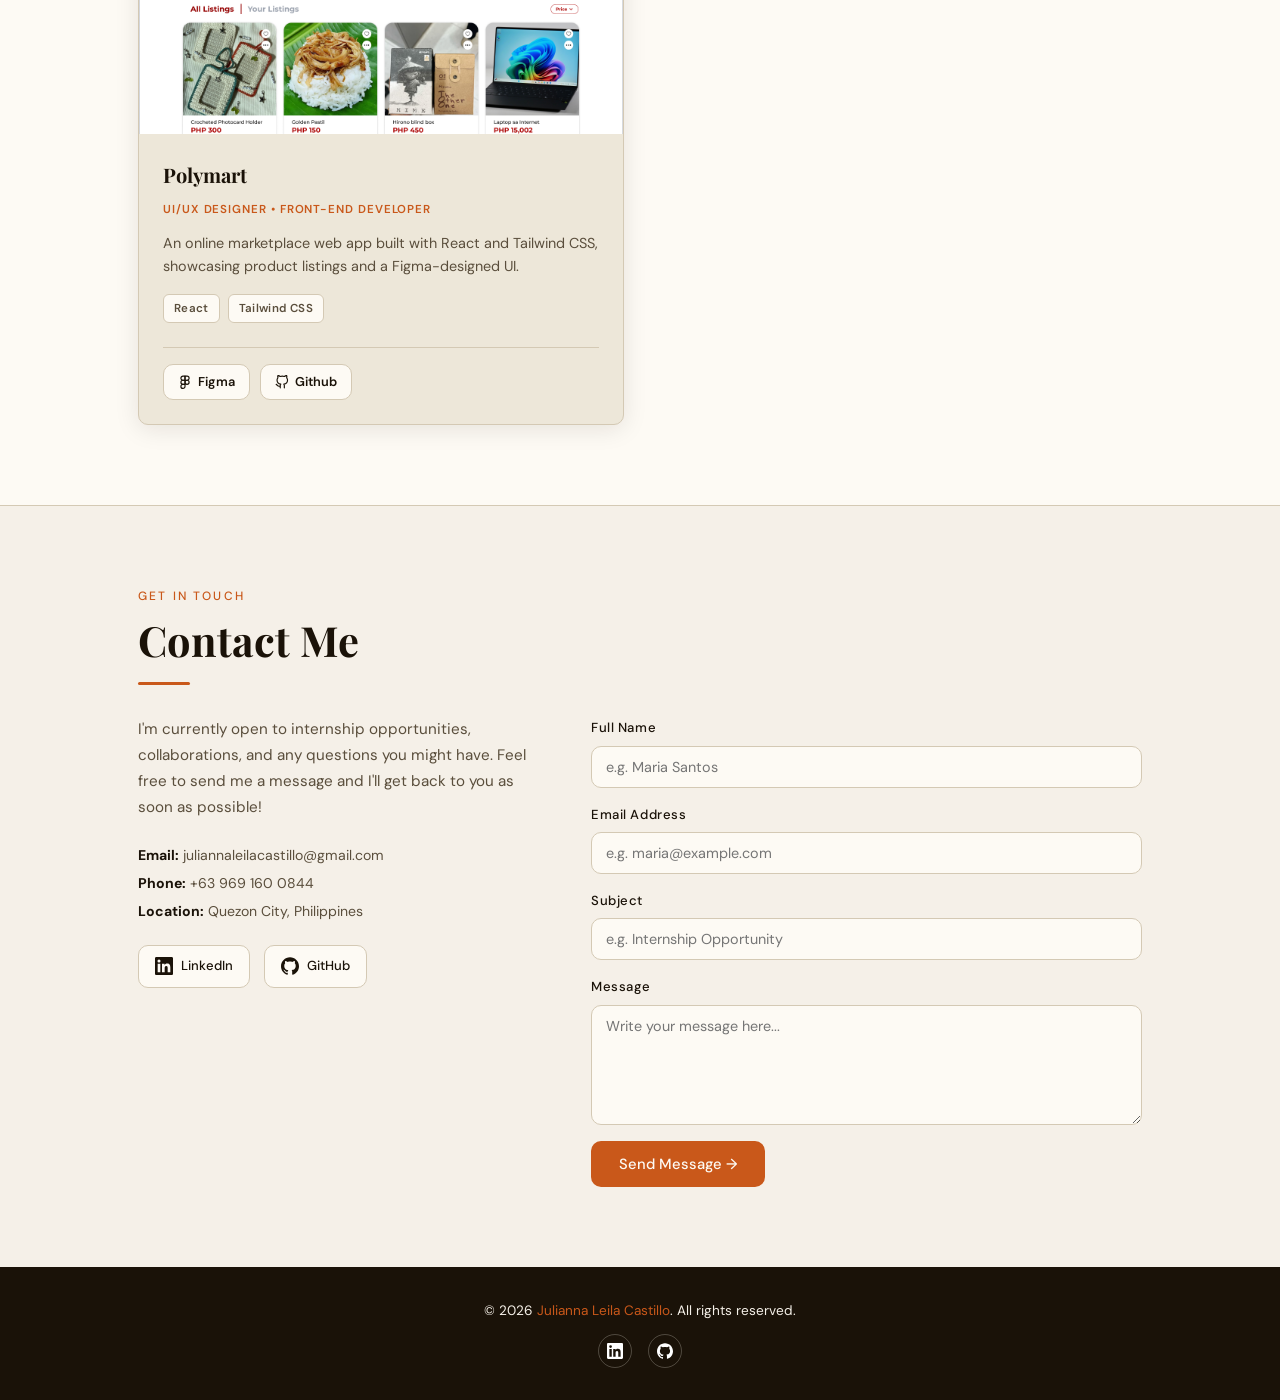
==== commit f780da45: "fix: update index.html" ====
--- a/index.html
+++ b/index.html
@@ -62,11 +62,11 @@
             <p class="greeting">Welcome to My Portfolio</p>
             <h1>Hello, I'm<br /><em>Julianna Leila Castillo</em></h1>
             <p class="tagline">
-              A 3rd-year BS Computer Science student at PUP passionate about
-              UI/UX design and frontend development, seeking an internship to
-              grow alongside industry professionals.
+              A 3rd-year BS Computer Science student at PUP Sta.Mesa, passionate
+              about UI/UX design and frontend development, seeking an internship
+              to grow alongside industry professionals.
             </p>
-            <a href="#about" class="btn btn-primary">Learn More About Me</a>
+            <a href="#about" class="btn btn-primary">Learn More</a>
             <a href="#contact" class="btn btn-outline">Get in Touch</a>
           </div>
           <figure class="hero-photo">
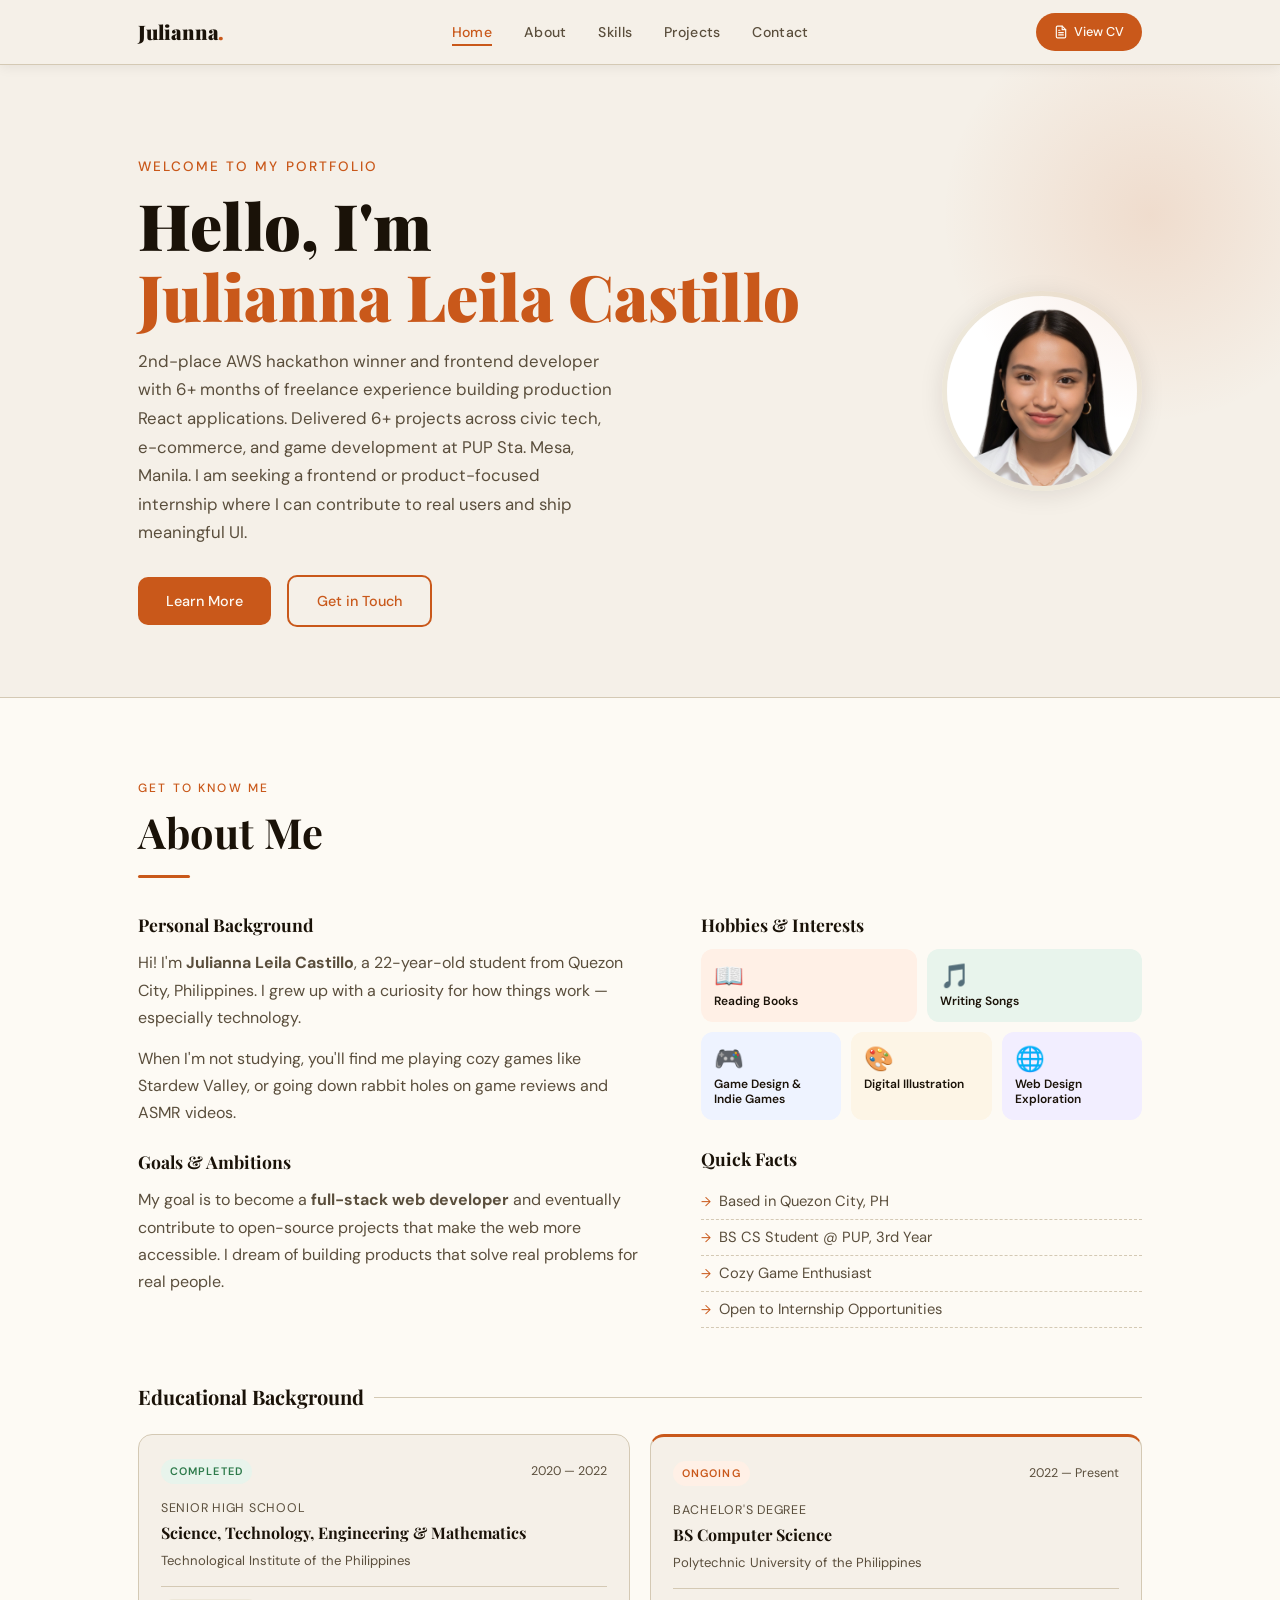
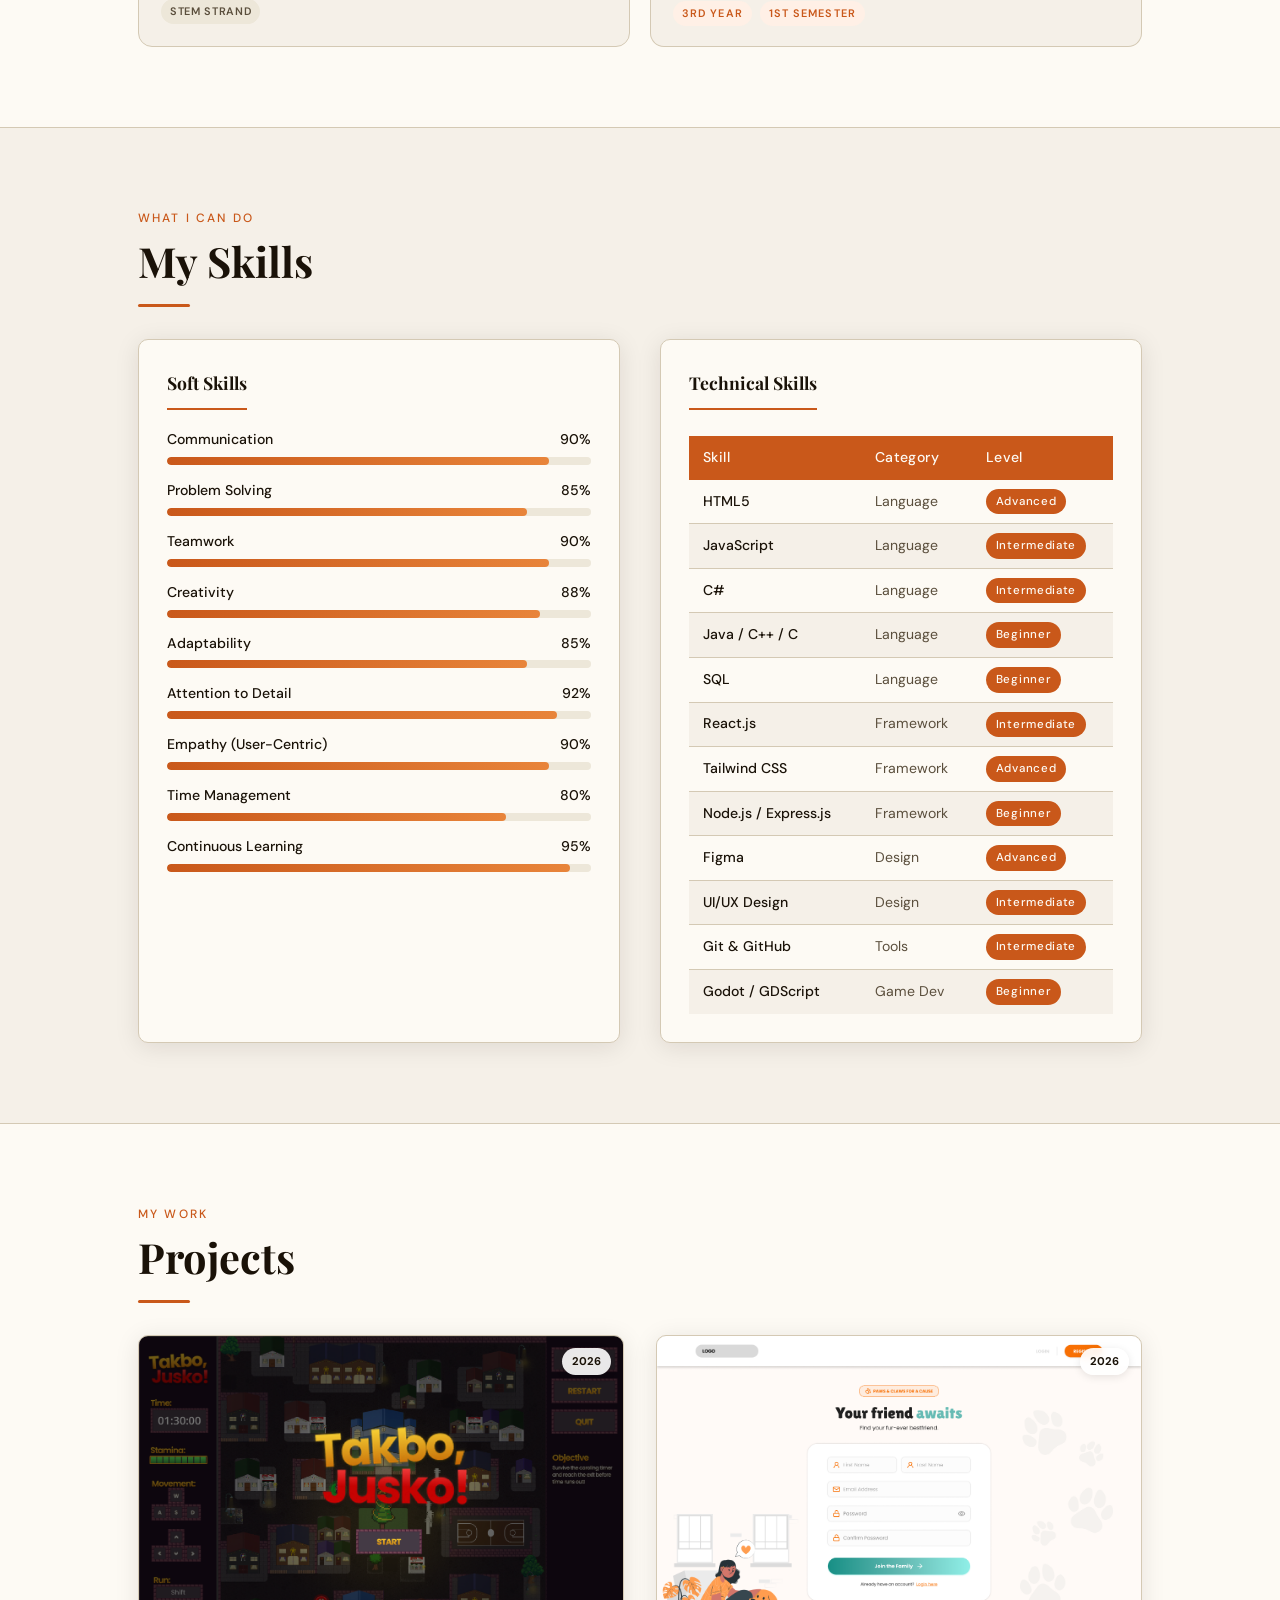
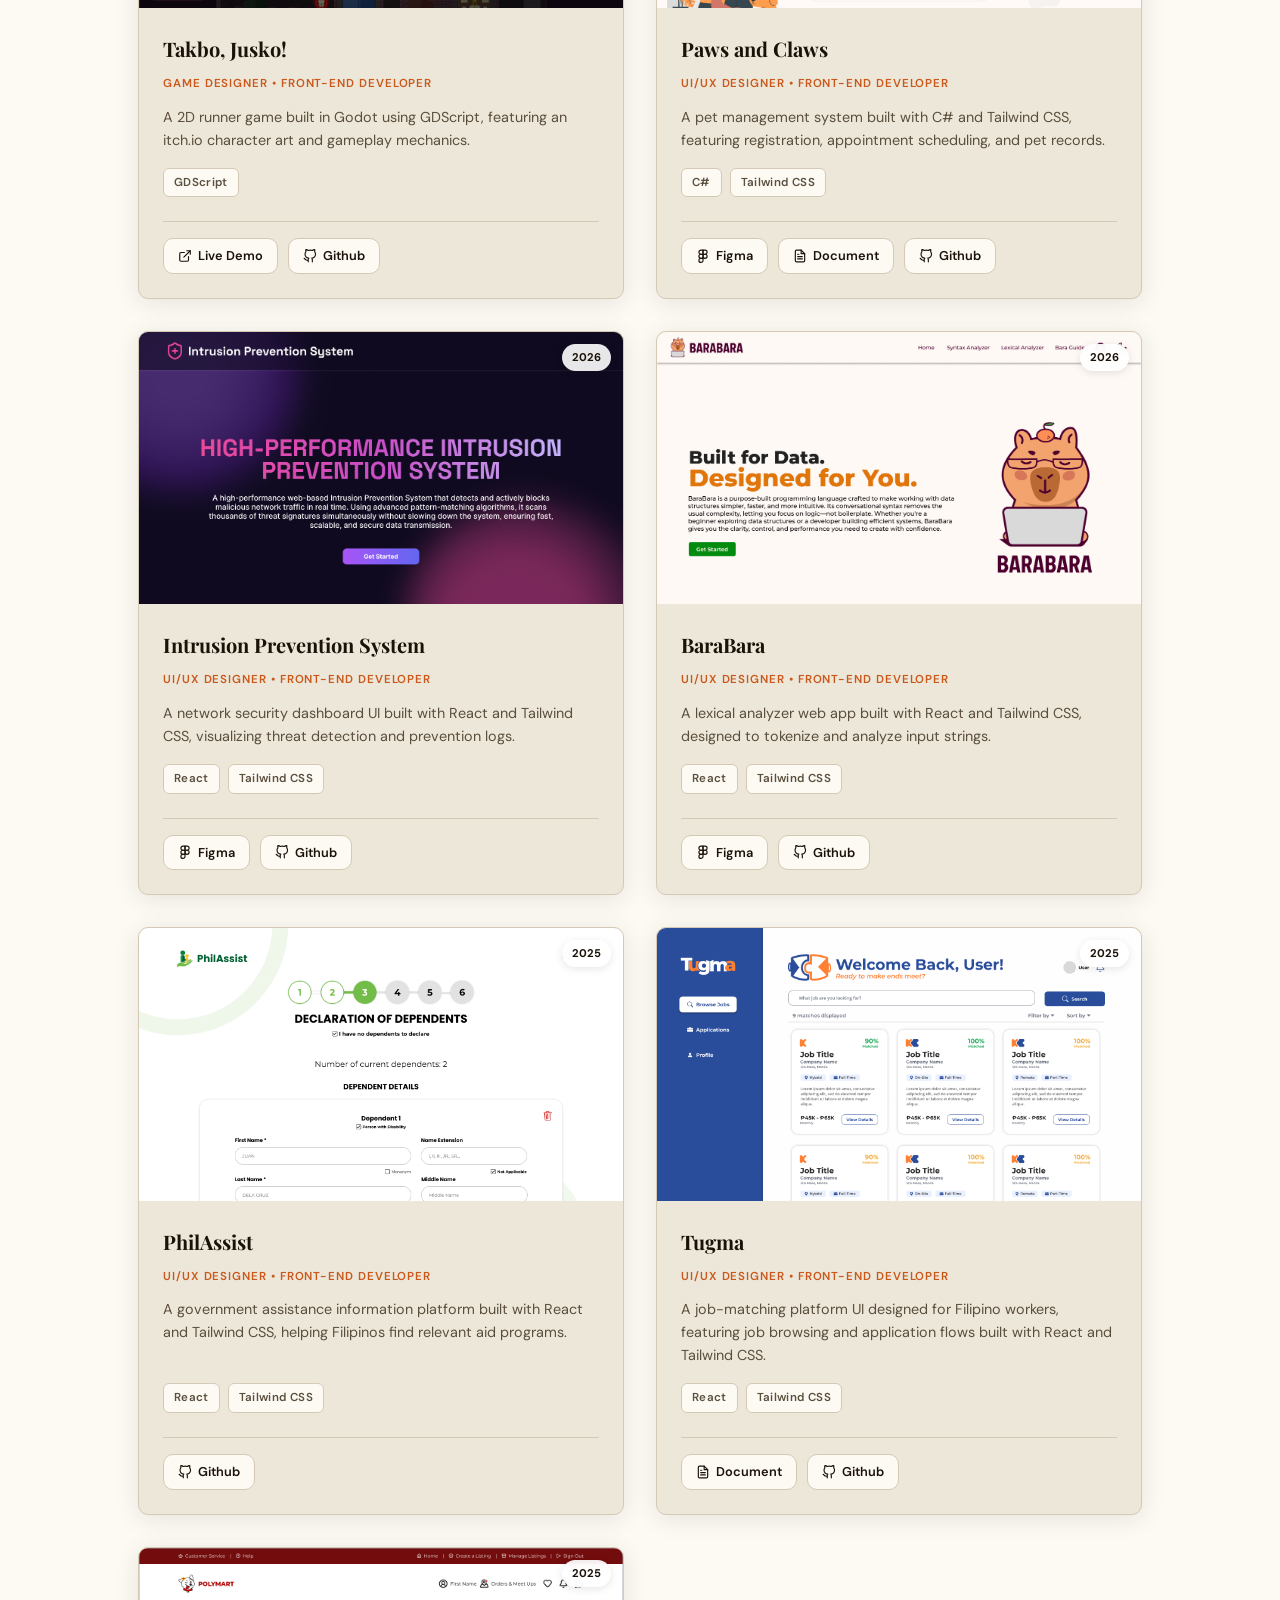
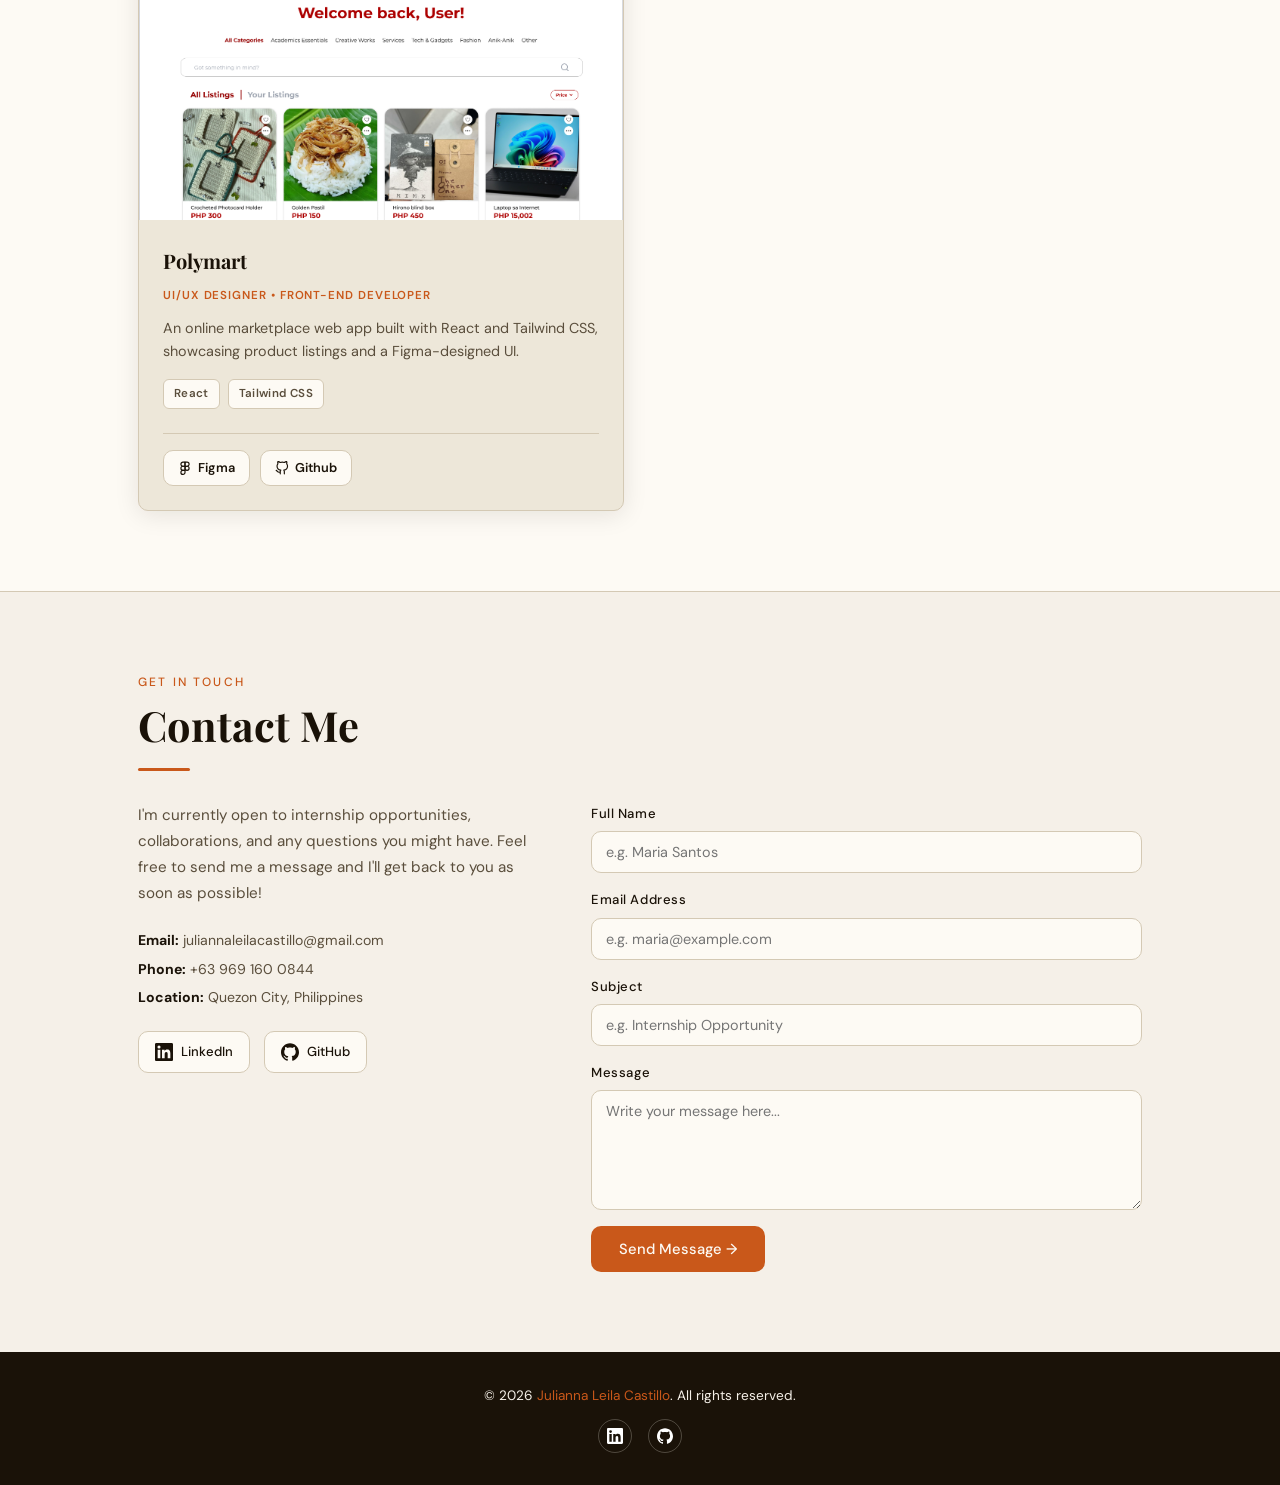
==== commit a48a0da8: "fix: updated information" ====
--- a/index.html
+++ b/index.html
@@ -62,9 +62,12 @@
             <p class="greeting">Welcome to My Portfolio</p>
             <h1>Hello, I'm<br /><em>Julianna Leila Castillo</em></h1>
             <p class="tagline">
-              A 3rd-year BS Computer Science student at PUP Sta.Mesa, passionate
-              about UI/UX design and frontend development, seeking an internship
-              to grow alongside industry professionals.
+              2nd-place AWS hackathon winner and frontend developer with 6+
+              months of freelance experience building production React
+              applications. Delivered 6+ projects across civic tech, e-commerce,
+              and game development at PUP Sta. Mesa, Manila. I am seeking a
+              frontend or product-focused internship where I can contribute to
+              real users and ship meaningful UI.
             </p>
             <a href="#about" class="btn btn-primary">Learn More</a>
             <a href="#contact" class="btn btn-outline">Get in Touch</a>
